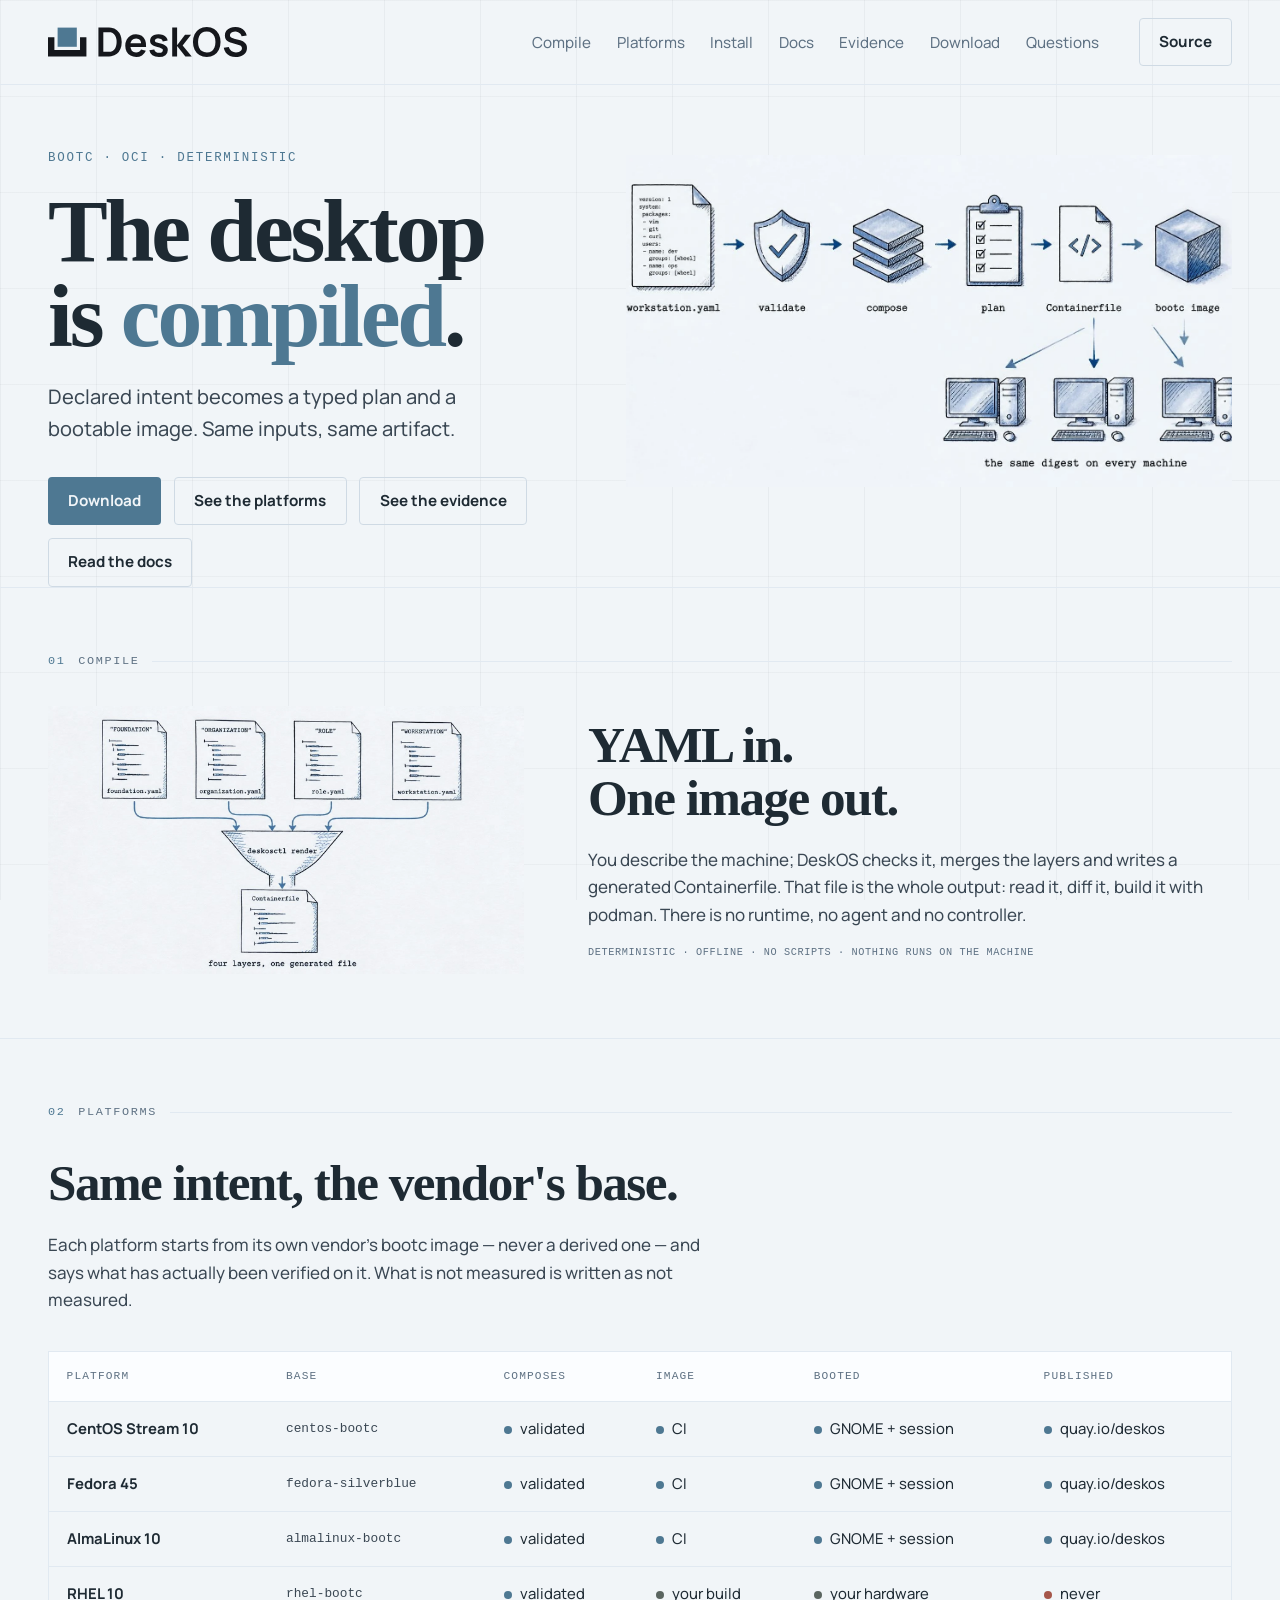
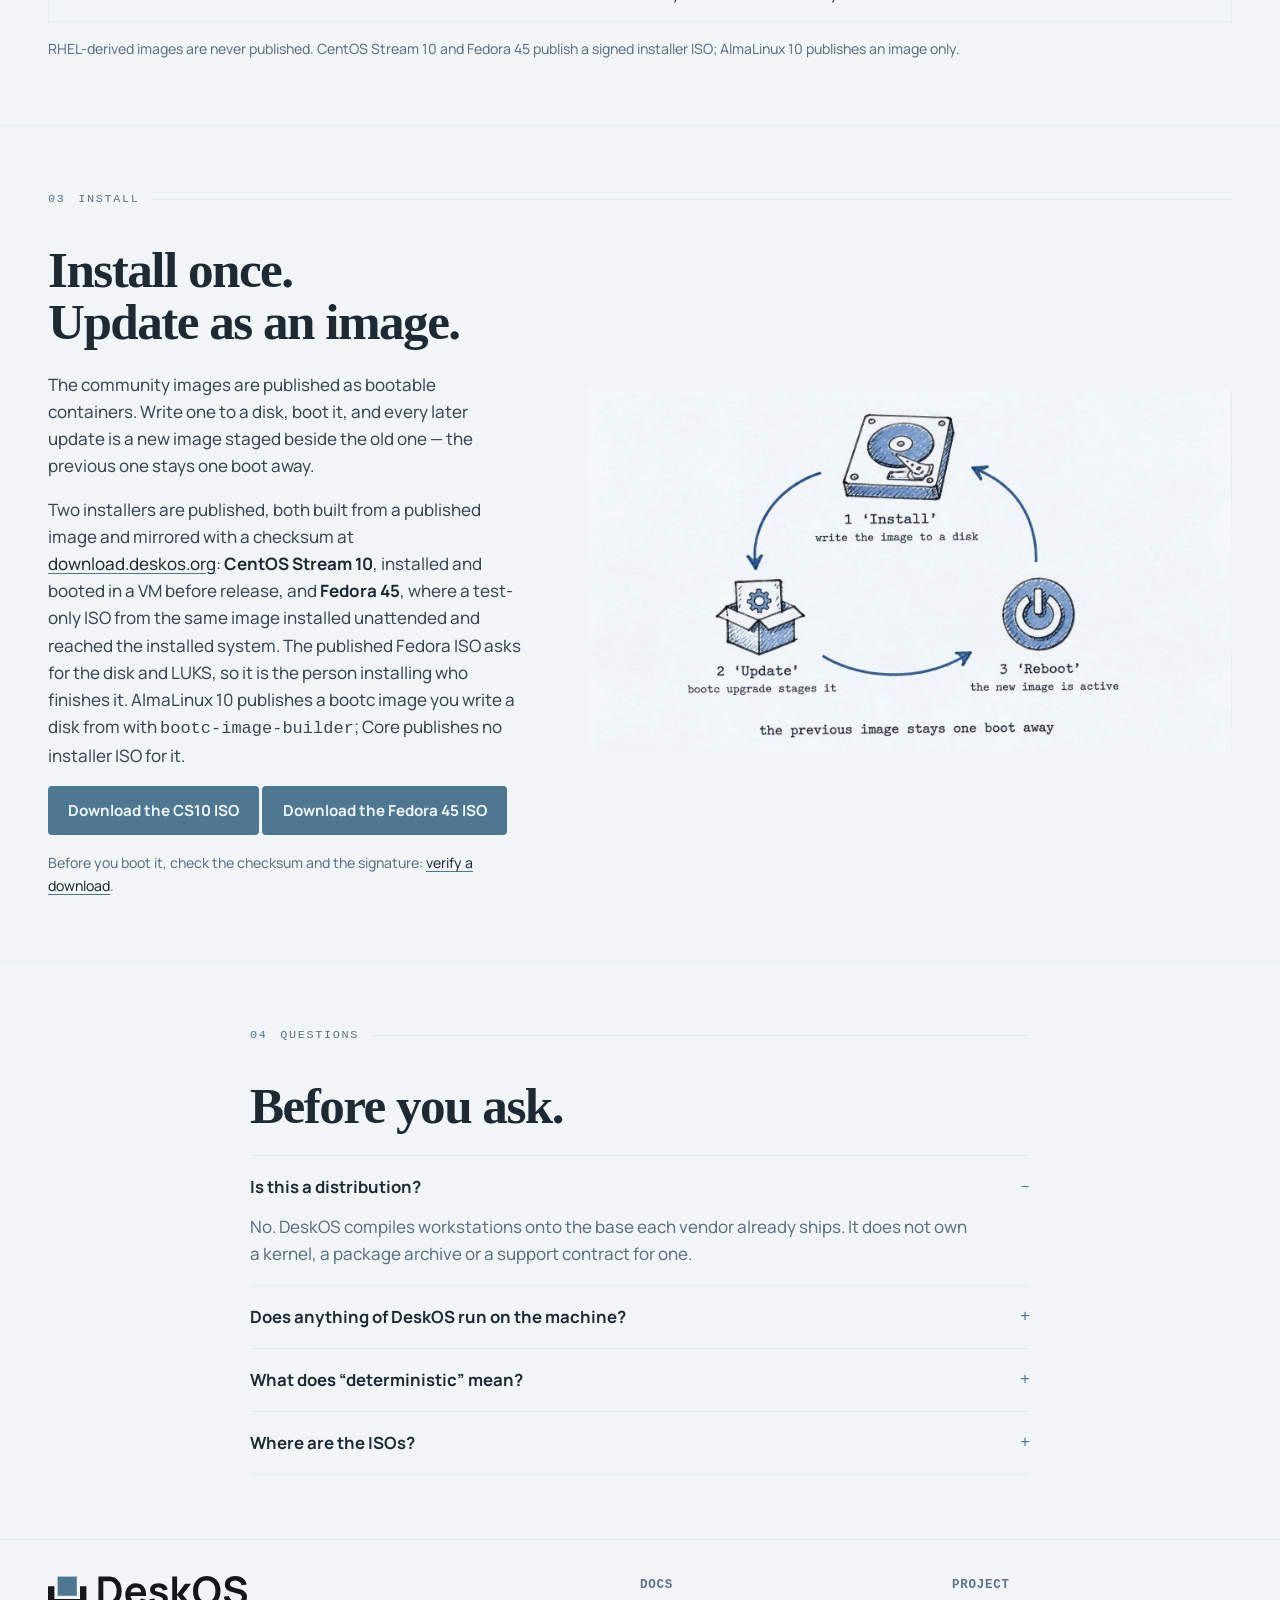
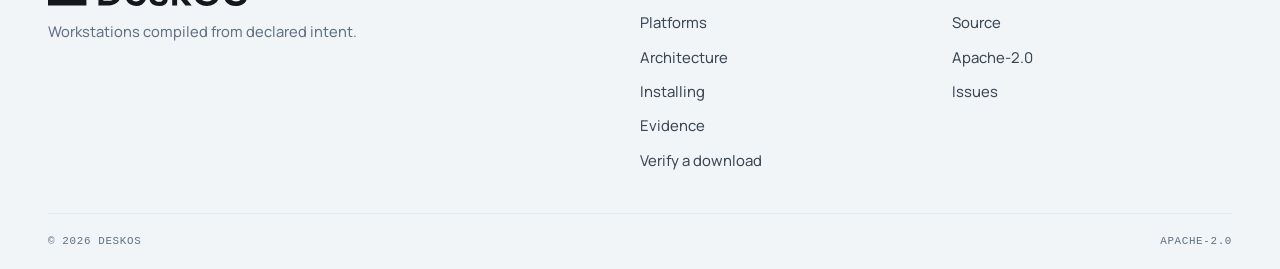
==== index.html @ 4c20ae2d "fix(site): say what was verified for each installer "each built from a published image and installed" ====
<!doctype html>
<html lang="en">
<head>
<meta charset="utf-8">
<meta name="viewport" content="width=device-width, initial-scale=1">
<title>DeskOS — the desktop is compiled</title>
<meta name="description" content="DeskOS turns declared intent into a typed plan, a generated Containerfile and one bootable container image pinned by digest.">
<meta name="theme-color" content="#F1F5F8">
<link rel="icon" href="assets/favicon.svg" type="image/svg+xml">
<link rel="stylesheet" href="assets/site.css">
</head>
<body>
<a class="skip" href="#main">Skip to content</a>

<header class="nav">
  <div class="wrap nav-inner">
    <a class="brand" href="./" aria-label="DeskOS">
      <img class="wordmark" src="assets/lockup.svg" alt="DeskOS" width="199" height="30">
    </a>
    <nav aria-label="Main">
      <ul class="links">
        <li><a href="#compile">Compile</a></li>
        <li><a href="#platforms">Platforms</a></li>
        <li><a href="#install">Install</a></li>
        <li><a href="https://docs.deskos.org/">Docs</a></li>
        <li><a href="evidence/">Evidence</a></li>
        <li><a href="https://download.deskos.org/">Download</a></li>
        <li><a href="#questions">Questions</a></li>
      </ul>
    </nav>
    <a class="btn btn-ghost nav-cta" href="https://github.com/deskosproject/deskos-core">Source</a>
  </div>
</header>

<main id="main">

<section class="hero">
  <div class="wrap hero-grid">
    <div class="hero-copy">
      <p class="eyebrow">bootc · OCI · deterministic</p>
      <h1>The desktop<br>is <span class="mark">compiled</span>.</h1>
      <p class="lede">Declared intent becomes a typed plan and a bootable image.
        Same inputs, same artifact.</p>
      <div class="actions">
        <a class="btn btn-solid" href="https://download.deskos.org/">Download</a>
        <a class="btn btn-ghost" href="#platforms">See the platforms</a>
        <a class="btn btn-ghost" href="evidence/">See the evidence</a>
        <a class="btn btn-ghost" href="https://github.com/deskosproject/deskos-core/tree/main/docs">Read the docs</a>
      </div>


    </div>

    <aside class="hero-visual">
      <figure class="figure-plain hero-figure">
        <picture>
          <source srcset="assets/intent-to-image.webp" type="image/webp">
          <img src="assets/intent-to-image.jpg" width="1415" height="775" alt="From intent to image: a workstation YAML is validated, composed and planned into a Containerfile, which becomes one bootc image pulled by every machine with the same digest">
        </picture>
      </figure>
    </aside>
  </div>

</section>

<section id="compile" class="section light">
  <div class="wrap">
    <p class="label"><span class="num">01</span> Compile</p>
    <div class="split flip">
      <div class="split-text">
        <h2 class="h2">YAML in.<br>One image out.</h2>
        <p class="body">You describe the machine; DeskOS checks it, merges the layers and writes a
          generated Containerfile. That file is the whole output: read it, diff it, build it with
          podman. There is no runtime, no agent and no controller.</p>
        <p class="light-note mono">deterministic · offline · no scripts · nothing runs on the machine</p>
      </div>
      <figure class="split-figure">
        <picture>
          <source srcset="assets/four-layers.webp" type="image/webp">
          <img src="assets/four-layers.jpg" width="1536" height="864" alt="Four YAML layers — foundation, organization, role and workstation — converge through deskosctl render into one Containerfile">
        </picture>
      </figure>
    </div>
  </div>
</section>

<section id="platforms" class="section">
  <div class="wrap">
    <p class="label"><span class="num">02</span> Platforms</p>
    <h2 class="h2">Same intent, the vendor's base.</h2>
    <p class="body section-lede">Each platform starts from its own vendor's bootc image — never a
      derived one — and says what has actually been verified on it. What is not measured is written
      as not measured.</p>

    <div class="table-wrap" role="region" aria-label="Platform status" tabindex="0">
      <table class="platforms">
        <thead>
          <tr><th scope="col">Platform</th><th scope="col">Base</th><th scope="col">Composes</th><th scope="col">Image</th><th scope="col">Booted</th><th scope="col">Published</th></tr>
        </thead>
        <tbody>
          <tr>
            <th scope="row">CentOS Stream 10</th>
            <td class="mono">centos-bootc</td>
            <td><span class="dot dot-green"></span>validated</td>
            <td><span class="dot dot-green"></span>CI</td>
            <td><span class="dot dot-green"></span>GNOME + session</td>
            <td><span class="dot dot-green"></span>quay.io/deskos</td>
          </tr>
          <tr>
            <th scope="row">Fedora 45</th>
            <td class="mono">fedora-silverblue</td>
            <td><span class="dot dot-green"></span>validated</td>
            <td><span class="dot dot-green"></span>CI</td>
            <td><span class="dot dot-green"></span>GNOME + session</td>
            <td><span class="dot dot-green"></span>quay.io/deskos</td>
          </tr>
          <tr>
            <th scope="row">AlmaLinux 10</th>
            <td class="mono">almalinux-bootc</td>
            <td><span class="dot dot-green"></span>validated</td>
            <td><span class="dot dot-green"></span>CI</td>
            <td><span class="dot dot-green"></span>GNOME + session</td>
            <td><span class="dot dot-green"></span>quay.io/deskos</td>
          </tr>
          <tr>
            <th scope="row">RHEL 10</th>
            <td class="mono">rhel-bootc</td>
            <td><span class="dot dot-green"></span>validated</td>
            <td><span class="dot dot-muted"></span>your build</td>
            <td><span class="dot dot-muted"></span>your hardware</td>
            <td><span class="dot dot-red"></span>never</td>
          </tr>
        </tbody>
      </table>
    </div>
    <p class="table-note">RHEL-derived images are never published. CentOS Stream 10 and
      Fedora 45 publish a signed installer ISO; AlmaLinux 10 publishes an image only.</p>
  </div>
</section>

<section id="install" class="section">
  <div class="wrap">
    <p class="label"><span class="num">03</span> Install</p>
    <div class="split">
      <div class="split-text">
        <h2 class="h2">Install once.<br>Update as an image.</h2>
        <p class="body">The community images are published as bootable containers. Write one to a
          disk, boot it, and every later update is a new image staged beside the old one — the
          previous one stays one boot away.</p>
        <p class="body">Two installers are published, both built from a published image and
          mirrored with a checksum at <a href="https://download.deskos.org/">download.deskos.org</a>:
          <strong>CentOS Stream 10</strong>, installed and booted in a VM before release, and
          <strong>Fedora 45</strong>, where a test-only ISO from the same image installed
          unattended and reached the installed system. The published Fedora ISO asks for the
          disk and LUKS, so it is the person installing who finishes it.
          AlmaLinux 10 publishes a bootc image you write a disk from with
          <code>bootc-image-builder</code>; Core publishes no installer ISO for it.</p>
        <p><a class="btn btn-solid" href="https://download.deskos.org/">Download the CS10 ISO</a>
          <a class="btn btn-solid" href="https://download.deskos.org/fedora-45/">Download the Fedora 45 ISO</a></p>
        <p class="table-note">Before you boot it, check the checksum and the
          signature: <a href="verify/">verify a download</a>.</p>
      </div>
      <figure class="split-figure">
        <picture>
          <source srcset="assets/install-update-reboot.webp" type="image/webp">
          <img src="assets/install-update-reboot.jpg" width="1536" height="864" alt="Install, update and reboot: bootc upgrade stages a new image, the reboot activates it, and the previous image stays one boot away">
        </picture>
      </figure>
    </div>
  </div>
</section>

<section id="questions" class="section">
  <div class="wrap narrow">
    <p class="label"><span class="num">04</span> Questions</p>
    <h2 class="h2">Before you ask.</h2>
    <details open>
      <summary>Is this a distribution?</summary>
      <p>No. DeskOS compiles workstations onto the base each vendor already ships. It does not own a
        kernel, a package archive or a support contract for one.</p>
    </details>
    <details>
      <summary>Does anything of DeskOS run on the machine?</summary>
      <p>No. DeskOS writes a Containerfile; podman builds it; bootc boots the image. The optional
        <code>deskos</code> companion only reports what the image contains.</p>
    </details>
    <details>
      <summary>What does “deterministic” mean?</summary>
      <p>Same resources, same plan and same Containerfile. The image build is not bit-for-bit
        reproducible yet, because external repositories move — and the docs say so.</p>
    </details>
    <details>
      <summary>Where are the ISOs?</summary>
      <p>The CentOS Stream 10 installer ISO is at
        <a href="https://download.deskos.org/">download.deskos.org</a> and the Fedora 45
        one at <a href="https://download.deskos.org/fedora-45/">download.deskos.org/fedora-45/</a>,
        each with its checksum and the dated build behind the <code>stable</code> name.
        AlmaLinux 10 publishes an image only, and RHEL ISOs are never published.</p>
    </details>
  </div>
</section>

</main>

<footer class="footer">
  <div class="wrap footer-grid">
    <div>
      <img class="wordmark" src="assets/lockup.svg" alt="DeskOS" width="170" height="26">
      <p class="footer-note">Workstations compiled from declared intent.</p>
    </div>
    <nav aria-label="Documentation">
      <h2 class="mono footer-title">Docs</h2>
      <ul>
        <li><a href="https://docs.deskos.org/platforms">Platforms</a></li>
        <li><a href="https://docs.deskos.org/architecture">Architecture</a></li>
        <li><a href="https://docs.deskos.org/install">Installing</a></li>
        <li><a href="evidence/">Evidence</a></li>
        <li><a href="verify/">Verify a download</a></li>
      </ul>
    </nav>
    <nav aria-label="Project">
      <h2 class="mono footer-title">Project</h2>
      <ul>
        <li><a href="https://github.com/deskosproject/deskos-core">Source</a></li>
        <li><a href="https://github.com/deskosproject/deskos-core/blob/main/LICENSE">Apache-2.0</a></li>
        <li><a href="https://github.com/deskosproject/deskos-core/issues">Issues</a></li>
      </ul>
    </nav>
  </div>
  <div class="wrap footer-bottom mono">
    <span>© 2026 DeskOS</span>
    <span>Apache-2.0</span>
  </div>
</footer>

</body>
</html>
---- assets/site.css ----
/* DeskOS — blueprint. One accent, thin rules, no decoration without a reason. */

@font-face {
  font-family: "Manrope";
  src: url("fonts/manrope-var.ttf") format("truetype");
  font-weight: 200 800;
  font-style: normal;
  font-display: swap;
}

:root {
  --ink: #f1f5f8;
  --panel: #fbfdff;
  --panel-2: #f0f5fa;
  --line: #cfdae4;
  --line-soft: #e1e9f1;
  --paper: #1e2a33;
  --muted: #5e7183;
  --accent: #4e7892;
  --accent-hi: #5f8da8;
  --green: #4e7892;
  --violet: #6f7fb0;
  --red: #a5564a;
  --blue: #2f5b93;
  --wrap: 1200px;
  --gutter: clamp(1.1rem, 4vw, 3rem);
  --mono: ui-monospace, "SFMono-Regular", "JetBrains Mono", Menlo, Consolas, monospace;
  --radius: 4px;
}

* { box-sizing: border-box; }
html { -webkit-text-size-adjust: 100%; scroll-behavior: smooth; }
body {
  margin: 0;
  background: var(--ink);
  color: var(--paper);
  font-family: "Manrope", system-ui, -apple-system, "Segoe UI", sans-serif;
  font-size: 17px;
  line-height: 1.6;
  font-weight: 450;
  -webkit-font-smoothing: antialiased;
}

/* The paper grid: two weights of rule, both barely there. */
body::before {
  content: "";
  position: fixed;
  inset: 0;
  pointer-events: none;
  background-image:
    linear-gradient(to right, rgba(30,42,51,.045) 1px, transparent 1px),
    linear-gradient(to bottom, rgba(30,42,51,.035) 1px, transparent 1px);
  background-size: 96px 96px, 96px 96px;
  z-index: 0;
}
main, header, footer { position: relative; z-index: 1; }

a { color: var(--paper); text-decoration-color: var(--accent); text-underline-offset: 3px; }
a:hover { color: var(--accent); }
:focus-visible { outline: 2px solid var(--accent); outline-offset: 3px; }

.wrap { width: min(var(--wrap), 100% - var(--gutter) * 2); margin-inline: auto; }
.narrow { max-width: 780px; }
.mono { font-family: var(--mono); font-size: .78rem; letter-spacing: .06em; text-transform: uppercase; }

.skip {
  position: absolute; left: -999px; top: 0;
  background: var(--accent); color: var(--ink); padding: .6rem 1rem; z-index: 10;
}
.skip:focus { left: 1rem; top: 1rem; }

/* Nav */
.nav { border-bottom: 1px solid var(--line-soft); }
.nav-inner { display: flex; align-items: center; gap: 2rem; padding: 1.1rem 0; }
.nav-inner > nav { margin-left: auto; }
.brand { display: inline-flex; }
.wordmark { height: 30px; width: auto; display: block; }
.links { display: flex; gap: 1.6rem; list-style: none; margin: 0; padding: 0; }
.links a { text-decoration: none; color: var(--muted); font-size: .95rem; }
.links a:hover { color: var(--paper); }
.nav-cta { margin-left: .5rem; }

/* Buttons */
.btn {
  display: inline-flex; align-items: center; justify-content: center;
  padding: .7rem 1.2rem; border-radius: var(--radius);
  font-weight: 700; font-size: .95rem; text-decoration: none; border: 1px solid transparent;
  transition: background-color .15s ease, color .15s ease, border-color .15s ease;
}
.btn-solid { background: var(--accent); color: var(--ink); }
.btn-solid:hover { background: var(--accent-hi); color: var(--ink); }
.btn-ghost { border-color: var(--line); color: var(--paper); }
.btn-ghost:hover { border-color: var(--accent); color: var(--accent); }

/* Hero */
.hero { padding: clamp(2.4rem, 5vw, 4rem) 0 0; }

.hero-grid { display: grid; grid-template-columns: minmax(0, 1fr) minmax(360px, 1.18fr); gap: clamp(2rem, 5vw, 5rem); align-items: start; }
.eyebrow {
  font-family: var(--mono); font-size: .78rem; letter-spacing: .14em; text-transform: uppercase;
  color: var(--accent); margin: 0 0 1.2rem;
}
h1 {
  font-family: "Iowan Old Style", "Palatino Linotype", Palatino, Georgia, serif;
  font-size: clamp(2.7rem, 7vw, 5.6rem);
  line-height: .95; letter-spacing: -.035em; font-weight: 800;
  margin: 0 0 1.4rem; text-wrap: balance;
}
.mark { color: var(--accent); position: relative; }
.lede { font-size: clamp(1.05rem, 1.6vw, 1.25rem); color: #3a4753; max-width: 34ch; margin: 0 0 2rem; }
.actions { display: flex; flex-wrap: wrap; gap: .8rem; }
.note { font-family: var(--mono); font-size: .72rem; letter-spacing: .08em; text-transform: uppercase; color: var(--muted); margin-top: 1.6rem; }

/* Two columns that alternate: text one side, plate the other. */
.split { display: grid; grid-template-columns: minmax(0, 0.85fr) minmax(0, 1.15fr); gap: clamp(2rem, 5vw, 4.5rem); align-items: center; }
.split-text { min-width: 0; }
.split-figure { margin: 0; min-width: 0; position: relative; }
.split-figure img { display: block; width: 100%; height: auto; mix-blend-mode: darken; }
.split.flip .split-text { order: 2; }
.split.flip .split-figure { order: 1; }
@media (max-width: 980px) {
  .split { grid-template-columns: 1fr; }
  .split.flip .split-text, .split.flip .split-figure { order: initial; }
}
.split .light-note { margin-top: 1rem; }

/* Illustrations (no frame: they sit on the page) */
.figure-plain { margin: 2.2rem 0 0; position: relative; }
.figure-narrow { max-width: 720px; margin-inline: auto; }
.figure-plain picture { display: block; }
.figure-plain img { display: block; width: 100%; height: auto; }
/* The plates carry their own paper, a shade lighter than the page: darken keeps
   the ink and takes the paper from the page, so there is no rectangle. */
.figure-plain img { mix-blend-mode: darken; }
.hero-figure { margin-top: .4rem; }

/* Hero visual */
.hero-visual { min-width: 0; }
.hero-plate { margin: 0; border: 1px solid var(--line); border-radius: var(--radius); overflow: hidden; background: #111414; box-shadow: 8px 8px 0 rgba(44,47,39,.12); }
.hero-plate img { display: block; width: 100%; height: auto; }

/* Stats */
.stats {
  display: grid; grid-template-columns: repeat(4, 1fr);
  gap: 1px; background: var(--line-soft);
  border: 1px solid var(--line-soft);
  margin: clamp(2rem, 4vw, 3rem) 0 0;
}
.stats div { background: var(--ink); padding: 1.3rem 1.4rem; }
.stats dt { font-size: 1.9rem; font-weight: 800; letter-spacing: -.03em; line-height: 1; }
.stats dd { margin: .35rem 0 0; color: var(--muted); font-size: .85rem; }

/* Sections */
.section { padding: clamp(2.6rem, 5vw, 4rem) 0; border-top: 1px solid var(--line-soft); margin-top: 0; }
.label {
  display: flex; align-items: center; gap: .8rem;
  font-family: var(--mono); font-size: .74rem; letter-spacing: .14em; text-transform: uppercase;
  color: var(--muted); margin: 0 0 2.2rem;
}
.label::after { content: ""; height: 1px; flex: 1; background: var(--line-soft); }
.label .num { color: var(--accent); }
.h2 { font-family: "Iowan Old Style", "Palatino Linotype", Palatino, Georgia, serif; font-size: clamp(2rem, 4vw, 3.2rem); line-height: 1.02; letter-spacing: -.03em; font-weight: 800; margin: 0 0 1.4rem; text-wrap: balance; }
.body { color: #3a4753; max-width: 56ch; margin: 0 0 1rem; }
.body strong { color: var(--paper); }
.section-lede { max-width: 62ch; margin-bottom: 2.4rem; }
.section-grid { display: grid; grid-template-columns: minmax(0, 1fr) minmax(0, 1fr); gap: clamp(2rem, 5vw, 4.5rem); align-items: start; }
.install-copy { max-width: none; }

.compile-head { display: grid; grid-template-columns: minmax(0, 1fr) minmax(0, 1fr); gap: clamp(1.5rem, 4vw, 4rem); align-items: end; margin-bottom: 1.6rem; }
.compile-head .h2 { margin-bottom: 0; }
/* Light band: the explanation lives on paper */
.section.light { background: transparent; color: var(--paper); }
.section.light .label { color: var(--muted); }
.section.light .label::after { background: var(--line-soft); }
.section.light .label .num { color: var(--accent); }
.section.light .h2 { color: var(--paper); }
.section.light .body { color: #3a4753; }
.steps3 { display: grid; grid-template-columns: repeat(3, 1fr); gap: 1px; background: var(--line-soft); border: 1px solid var(--line-soft); }
.step3 { background: var(--ink); padding: 1.3rem 1.2rem; }
.n3 { color: var(--accent); font-size: .64rem; }
.step3 h3 { margin: .6rem 0 .4rem; font-size: 1.02rem; color: var(--paper); letter-spacing: -.01em; }
.step3 p { margin: 0 0 .9rem; color: #4b4f45; font-size: .9rem; }
.mini-v { border: 1px solid var(--line-soft); background: var(--panel); padding: .6rem .7rem; font-family: var(--mono); font-size: .63rem; line-height: 1.7; color: #3e403a; white-space: pre-wrap; word-break: break-word; }
.mini-v .l-blue { color: #2f6fed; }
.mini-v .dim { color: #7d7a70; }
.bars3 { display: grid; gap: .25rem; }
.bars3 span { display: block; padding: .25rem .5rem; background: var(--paper); border-left: 2px solid #2f6fed; font-size: .6rem; text-transform: uppercase; letter-spacing: .04em; color: #4c4e47; }
.bars3 span:nth-child(2) { width: 84%; }
.bars3 span:nth-child(3) { width: 68%; }
.light-figure { margin: 1.8rem 0 0; }
.light-figure img, .light-figure svg { display: block; width: 100%; height: auto; }
.light-note { margin: 1.1rem 0 0; color: var(--muted); font-size: .64rem; letter-spacing: .06em; text-transform: uppercase; }
.stack { position: relative; width: 66px; height: 46px; flex: none; }
.stack i { position: absolute; left: 0; width: 56px; height: 12px; border: 2px solid var(--accent); background: var(--ink); border-radius: 2px; }
.stack i:nth-child(1) { top: 0; } .stack i:nth-child(2) { top: 11px; left: 4px; } .stack i:nth-child(3) { top: 22px; left: 8px; }

/* Platform table */
.table-wrap { overflow-x: auto; border: 1px solid var(--line-soft); }
.platforms { width: 100%; border-collapse: collapse; min-width: 720px; }
.platforms th, .platforms td { text-align: left; padding: .95rem 1.1rem; border-bottom: 1px solid var(--line-soft); font-size: .93rem; }
.platforms thead th { font-family: var(--mono); font-size: .7rem; letter-spacing: .1em; text-transform: uppercase; color: var(--muted); font-weight: 500; background: var(--panel); }
.platforms tbody th { font-weight: 700; }
.platforms tbody tr:last-child th, .platforms tbody tr:last-child td { border-bottom: 0; }
.platforms td.mono { font-size: .8rem; letter-spacing: 0; text-transform: none; color: #3a4753; }
.dot { display: inline-block; width: .5rem; height: .5rem; border-radius: 50%; margin-right: .5rem; vertical-align: middle; }
.dot-green { background: var(--green); }
.dot-violet { background: var(--violet); }
.dot-red { background: var(--red); }
.dot-muted { background: #5a6560; }
.table-note { color: var(--muted); font-size: .88rem; margin: 1rem 0 0; }

/* Terminal */
.terminal { margin: 0; background: #0a0d0c; border: 1px solid var(--line); border-radius: var(--radius); overflow: hidden; }
.cycle { margin: 0; }
.cycle svg { display: block; width: 100%; height: auto; }
.terminal figcaption { padding: .7rem 1rem; border-bottom: 1px solid var(--line-soft); color: var(--muted); background: var(--panel); }
.terminal pre { margin: 0; padding: 1.2rem 1rem; overflow-x: auto; font-family: var(--mono); font-size: .82rem; line-height: 1.7; }
.c-dim { color: #6b7772; }
.c-prompt { color: var(--green); }
.c-cmd { color: var(--accent); }
.c-flag { color: var(--blue); }

/* FAQ */
details { border-top: 1px solid var(--line-soft); padding: 1.1rem 0; }
details:last-of-type { border-bottom: 1px solid var(--line-soft); }
summary { cursor: pointer; font-weight: 700; font-size: 1.05rem; list-style: none; display: flex; justify-content: space-between; gap: 1rem; }
summary::-webkit-details-marker { display: none; }
summary::after { content: "+"; color: var(--accent); font-family: var(--mono); font-weight: 400; }
details[open] summary::after { content: "–"; }
details p { color: var(--muted); margin: .8rem 0 0; max-width: 66ch; }

/* Footer */
.footer { border-top: 1px solid var(--line-soft); margin-top: 0; padding: 2.2rem 0 1.2rem; }
.footer-grid { display: grid; grid-template-columns: 2fr 1fr 1fr; gap: 2rem; }
.footer-note { color: var(--muted); margin: .9rem 0 0; font-size: .92rem; }
.footer-title { color: var(--muted); margin: 0 0 .8rem; }
.footer ul { list-style: none; margin: 0; padding: 0; display: grid; gap: .45rem; }
.footer ul a { color: #3a4753; text-decoration: none; font-size: .93rem; }
.footer ul a:hover { color: var(--accent); }
.footer-bottom { display: flex; justify-content: space-between; gap: 1rem; border-top: 1px solid var(--line-soft); margin-top: 2.5rem; padding-top: 1.2rem; color: var(--muted); font-size: .68rem; }

@media (max-width: 980px) {
  .hero-grid, .section-grid { grid-template-columns: 1fr; }
  .spec { max-width: 560px; }
  .stats { grid-template-columns: repeat(2, 1fr); }
  .cards { grid-template-columns: 1fr; }
  .compile-head, .tech { grid-template-columns: 1fr; }
  .lesson-step { grid-template-columns: 2.6rem 1fr; }
  .lesson-visual { grid-column: 2; }
  .merge { grid-template-columns: 1fr; }
  .merge-arrow { transform: rotate(90deg); }
  .pair { grid-template-columns: 1fr; }
  .glossary { grid-template-columns: 1fr; }
  .facts { grid-template-columns: 1fr 1fr; }
  .footer-grid { grid-template-columns: 1fr 1fr; }
  .footer-grid > div:first-child { grid-column: 1 / -1; }
}

@media (max-width: 720px) {
  .links { display: none; }
  .nav-inner { justify-content: space-between; }
  .nav-cta { margin-left: 0; }
  .actions .btn { flex: 1 1 auto; }
  .lesson-step { grid-template-columns: 1fr; }
  .lesson-visual { grid-column: 1; }
  .facts { grid-template-columns: 1fr; }
  .footer-bottom { flex-direction: column; }
  .terminal pre { font-size: .7rem; white-space: pre-wrap; word-break: break-word; }
}

@media (prefers-reduced-motion: reduce) {
  html { scroll-behavior: auto; }
  * { transition: none !important; }
}
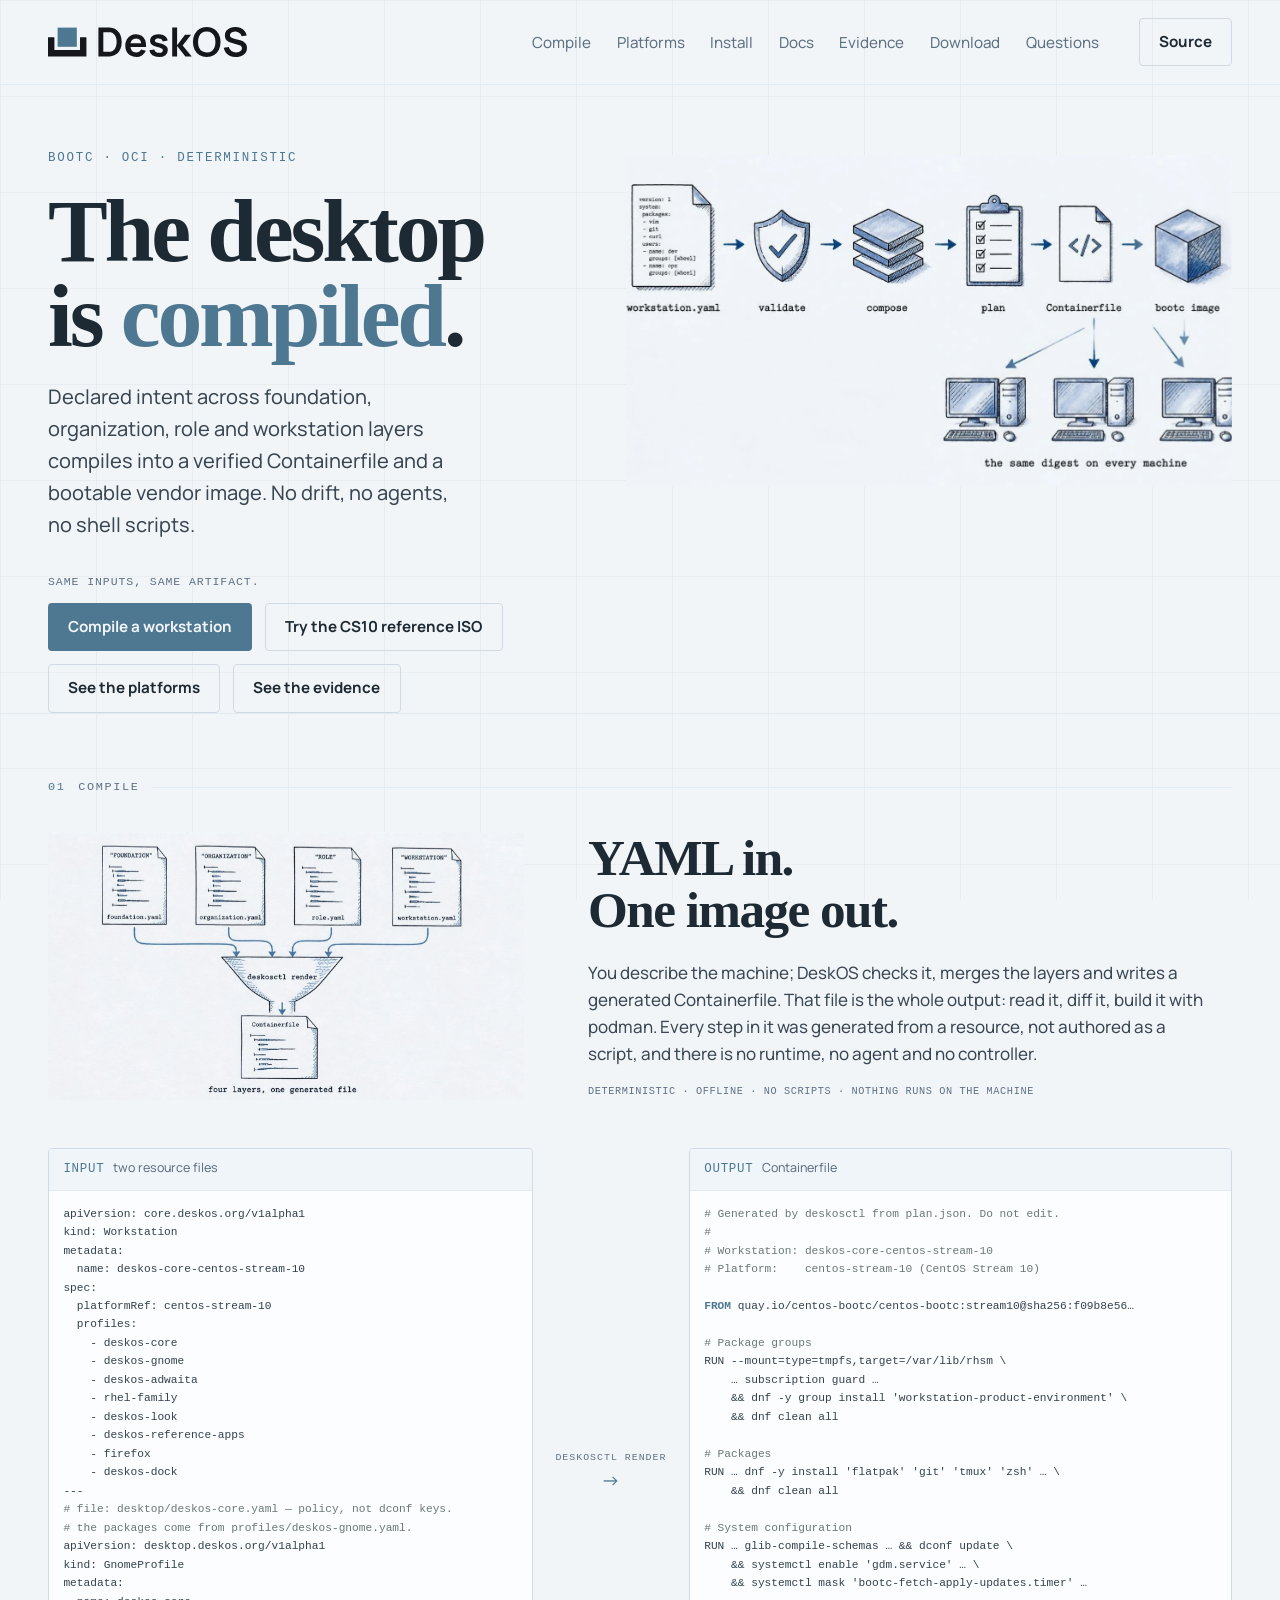
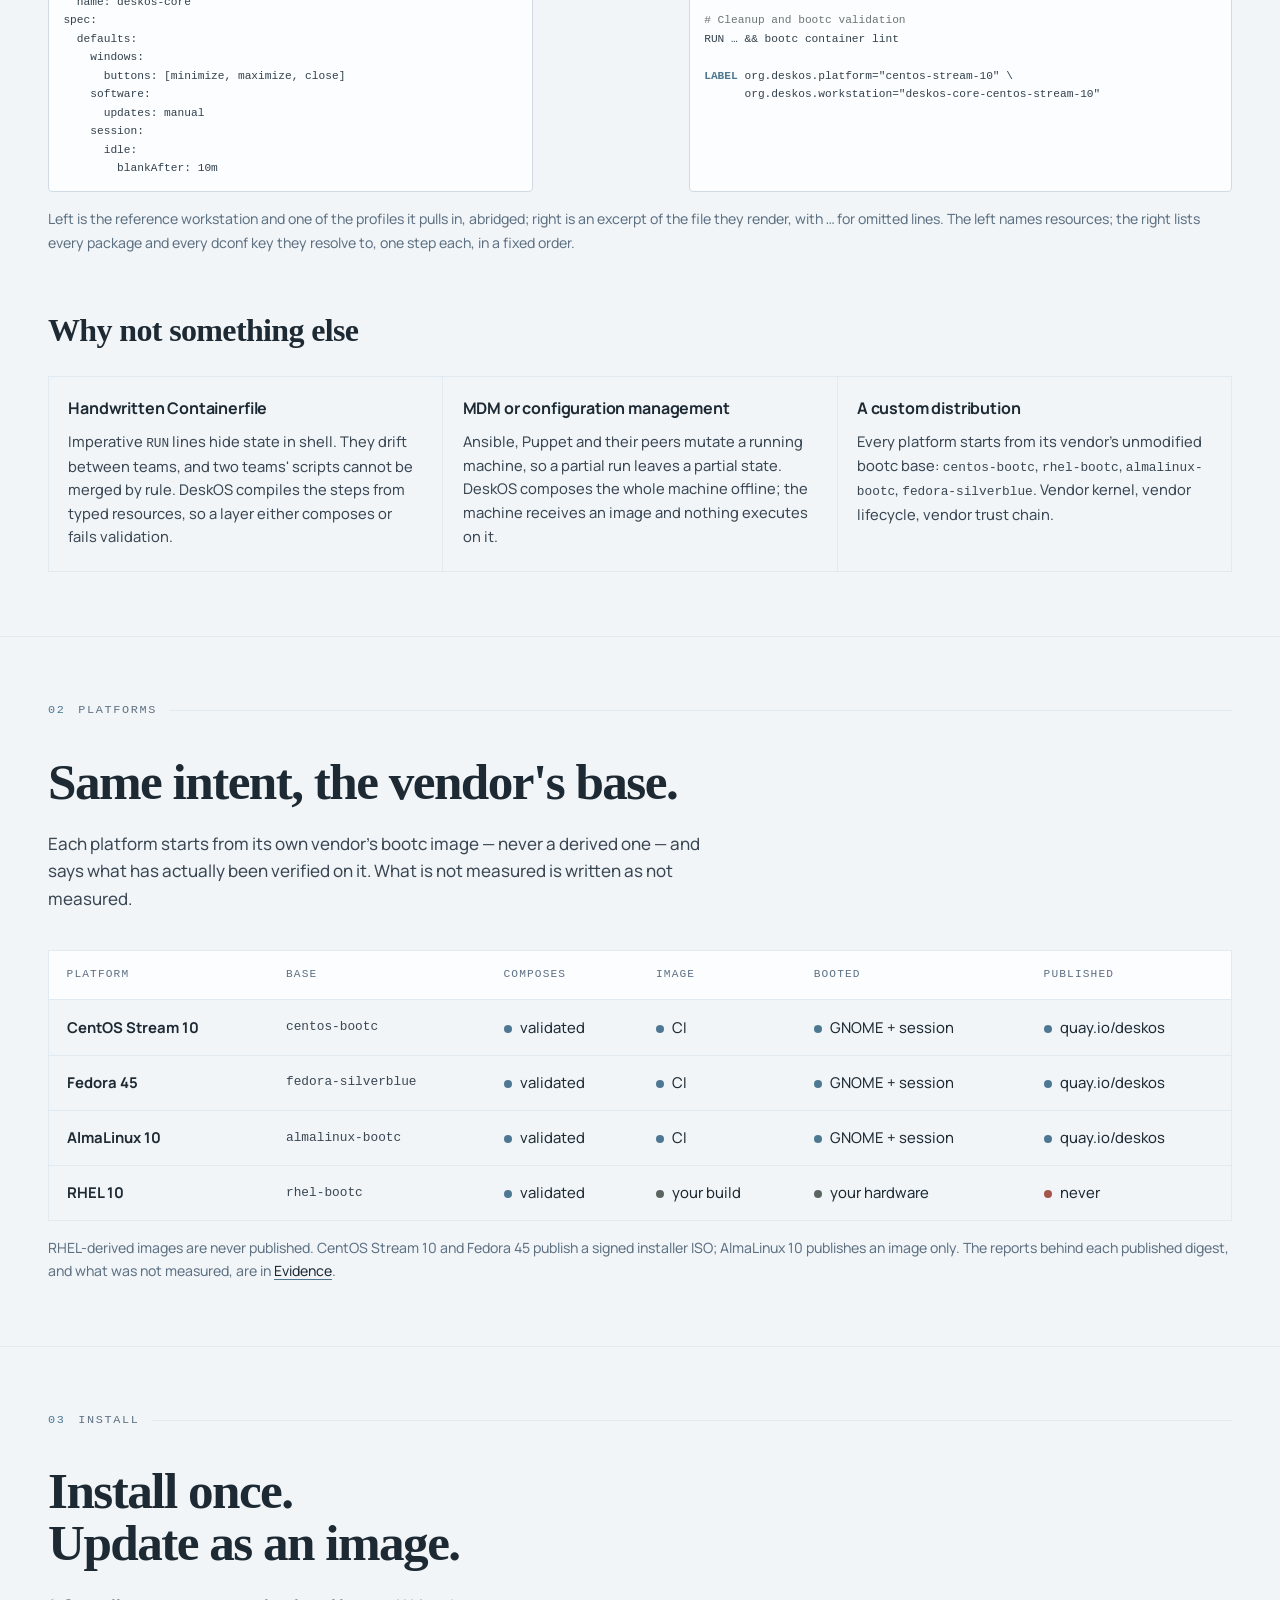
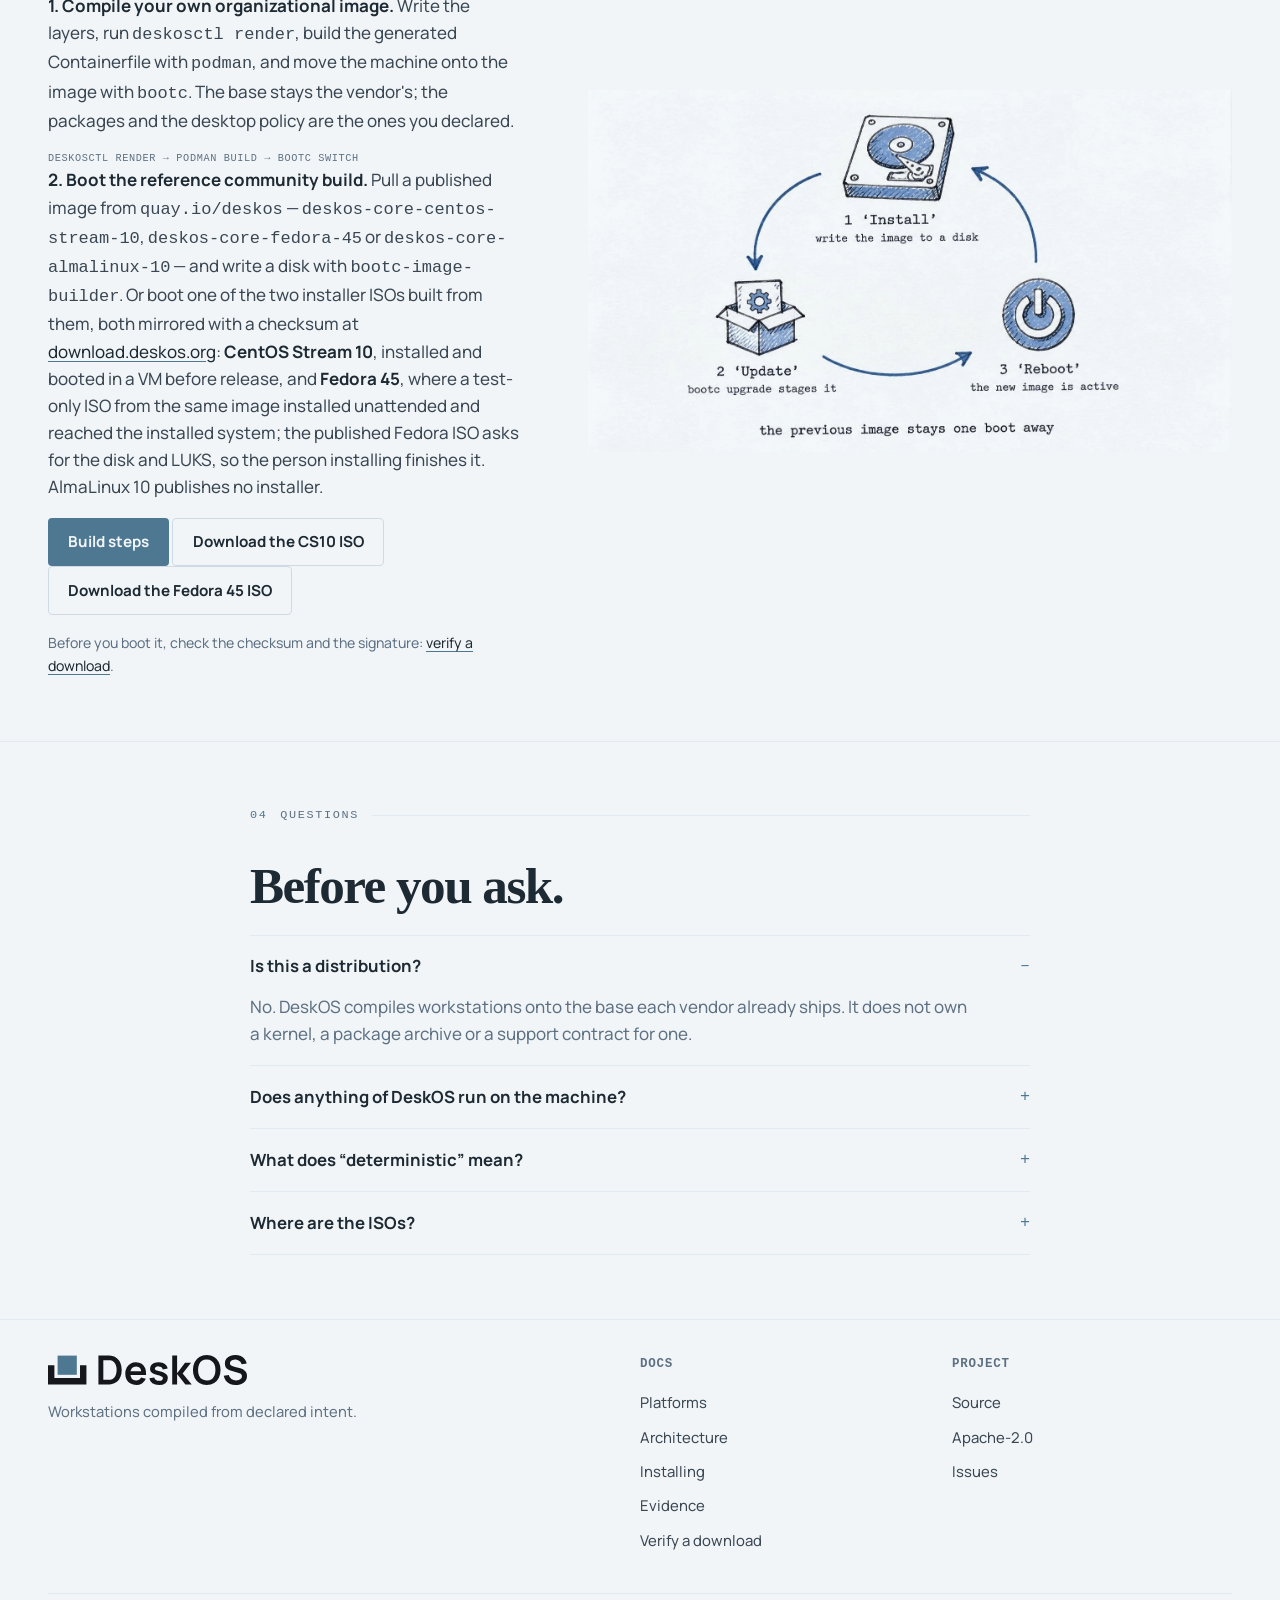
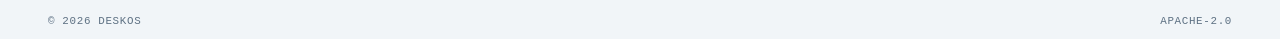
==== commit 68a8b037: "feat(site): show the compiled artifact and split the adoption paths The page said what the compiler " ====
--- a/index.html
+++ b/index.html
@@ -39,16 +39,16 @@
     <div class="hero-copy">
       <p class="eyebrow">bootc · OCI · deterministic</p>
       <h1>The desktop<br>is <span class="mark">compiled</span>.</h1>
-      <p class="lede">Declared intent becomes a typed plan and a bootable image.
-        Same inputs, same artifact.</p>
+      <p class="lede">Declared intent across foundation, organization, role and
+        workstation layers compiles into a verified Containerfile and a bootable
+        vendor image. No drift, no agents, no shell scripts.</p>
+      <p class="note">Same inputs, same artifact.</p>
       <div class="actions">
-        <a class="btn btn-solid" href="https://download.deskos.org/">Download</a>
+        <a class="btn btn-solid" href="https://docs.deskos.org/install#option-2-build-your-own-then-install-it">Compile a workstation</a>
+        <a class="btn btn-ghost" href="https://download.deskos.org/">Try the CS10 reference ISO</a>
         <a class="btn btn-ghost" href="#platforms">See the platforms</a>
         <a class="btn btn-ghost" href="evidence/">See the evidence</a>
-        <a class="btn btn-ghost" href="https://github.com/deskosproject/deskos-core/tree/main/docs">Read the docs</a>
-      </div>
-
-
+      </div>
     </div>
 
     <aside class="hero-visual">
@@ -71,7 +71,8 @@
         <h2 class="h2">YAML in.<br>One image out.</h2>
         <p class="body">You describe the machine; DeskOS checks it, merges the layers and writes a
           generated Containerfile. That file is the whole output: read it, diff it, build it with
-          podman. There is no runtime, no agent and no controller.</p>
+          podman. Every step in it was generated from a resource, not authored as a script, and
+          there is no runtime, no agent and no controller.</p>
         <p class="light-note mono">deterministic · offline · no scripts · nothing runs on the machine</p>
       </div>
       <figure class="split-figure">
@@ -80,6 +81,105 @@
           <img src="assets/four-layers.jpg" width="1536" height="864" alt="Four YAML layers — foundation, organization, role and workstation — converge through deskosctl render into one Containerfile">
         </picture>
       </figure>
+    </div>
+
+    <div class="code-compare">
+      <figure class="code-pane">
+        <figcaption><span class="mono">Input</span> two resource files</figcaption>
+<pre><code>apiVersion: core.deskos.org/v1alpha1
+kind: Workstation
+metadata:
+  name: deskos-core-centos-stream-10
+spec:
+  platformRef: centos-stream-10
+  profiles:
+    - deskos-core
+    - deskos-gnome
+    - deskos-adwaita
+    - rhel-family
+    - deskos-look
+    - deskos-reference-apps
+    - firefox
+    - deskos-dock
+---
+<span class="c-dim"># file: desktop/deskos-core.yaml — policy, not dconf keys.
+# the packages come from profiles/deskos-gnome.yaml.</span>
+apiVersion: desktop.deskos.org/v1alpha1
+kind: GnomeProfile
+metadata:
+  name: deskos-core
+spec:
+  defaults:
+    windows:
+      buttons: [minimize, maximize, close]
+    software:
+      updates: manual
+    session:
+      idle:
+        blankAfter: 10m</code></pre>
+      </figure>
+
+      <div class="code-arrow"><span class="mono">deskosctl render</span></div>
+
+      <figure class="code-pane">
+        <figcaption><span class="mono">Output</span> Containerfile</figcaption>
+<pre><code><span class="c-dim"># Generated by deskosctl from plan.json. Do not edit.</span>
+<span class="c-dim">#</span>
+<span class="c-dim"># Workstation: deskos-core-centos-stream-10</span>
+<span class="c-dim"># Platform:    centos-stream-10 (CentOS Stream 10)</span>
+
+<span class="c-key">FROM</span> quay.io/centos-bootc/centos-bootc:stream10@sha256:f09b8e56…
+
+<span class="c-dim"># Package groups</span>
+RUN --mount=type=tmpfs,target=/var/lib/rhsm \
+    … subscription guard …
+    &amp;&amp; dnf -y group install 'workstation-product-environment' \
+    &amp;&amp; dnf clean all
+
+<span class="c-dim"># Packages</span>
+RUN … dnf -y install 'flatpak' 'git' 'tmux' 'zsh' … \
+    &amp;&amp; dnf clean all
+
+<span class="c-dim"># System configuration</span>
+RUN … glib-compile-schemas … &amp;&amp; dconf update \
+    &amp;&amp; systemctl enable 'gdm.service' … \
+    &amp;&amp; systemctl mask 'bootc-fetch-apply-updates.timer' …
+
+<span class="c-dim"># Cleanup and bootc validation</span>
+RUN … &amp;&amp; bootc container lint
+
+<span class="c-key">LABEL</span> org.deskos.platform="centos-stream-10" \
+      org.deskos.workstation="deskos-core-centos-stream-10"</code></pre>
+      </figure>
+    </div>
+    <p class="table-note">Left is the reference workstation and one of the
+      profiles it pulls in, abridged; right is an excerpt of the file they render,
+      with <code>…</code> for omitted lines. The left names resources; the right
+      lists every package and every dconf key they resolve to, one step each, in a
+      fixed order.</p>
+
+    <h3 class="why-title">Why not something else</h3>
+    <div class="why">
+      <div class="why-item">
+        <h4>Handwritten Containerfile</h4>
+        <p>Imperative <code>RUN</code> lines hide state in shell. They drift
+          between teams, and two teams' scripts cannot be merged by rule. DeskOS
+          compiles the steps from typed resources, so a layer either composes or
+          fails validation.</p>
+      </div>
+      <div class="why-item">
+        <h4>MDM or configuration management</h4>
+        <p>Ansible, Puppet and their peers mutate a running machine, so a partial
+          run leaves a partial state. DeskOS composes the whole machine offline;
+          the machine receives an image and nothing executes on it.</p>
+      </div>
+      <div class="why-item">
+        <h4>A custom distribution</h4>
+        <p>Every platform starts from its vendor's unmodified bootc base:
+          <code>centos-bootc</code>, <code>rhel-bootc</code>,
+          <code>almalinux-bootc</code>, <code>fedora-silverblue</code>. Vendor
+          kernel, vendor lifecycle, vendor trust chain.</p>
+      </div>
     </div>
   </div>
 </section>
@@ -134,7 +234,9 @@
       </table>
     </div>
     <p class="table-note">RHEL-derived images are never published. CentOS Stream 10 and
-      Fedora 45 publish a signed installer ISO; AlmaLinux 10 publishes an image only.</p>
+      Fedora 45 publish a signed installer ISO; AlmaLinux 10 publishes an image only.
+      The reports behind each published digest, and what was not measured, are in
+      <a href="evidence/">Evidence</a>.</p>
   </div>
 </section>
 
@@ -144,19 +246,28 @@
     <div class="split">
       <div class="split-text">
         <h2 class="h2">Install once.<br>Update as an image.</h2>
-        <p class="body">The community images are published as bootable containers. Write one to a
-          disk, boot it, and every later update is a new image staged beside the old one — the
-          previous one stays one boot away.</p>
-        <p class="body">Two installers are published, both built from a published image and
-          mirrored with a checksum at <a href="https://download.deskos.org/">download.deskos.org</a>:
-          <strong>CentOS Stream 10</strong>, installed and booted in a VM before release, and
-          <strong>Fedora 45</strong>, where a test-only ISO from the same image installed
-          unattended and reached the installed system. The published Fedora ISO asks for the
-          disk and LUKS, so it is the person installing who finishes it.
-          AlmaLinux 10 publishes a bootc image you write a disk from with
-          <code>bootc-image-builder</code>; Core publishes no installer ISO for it.</p>
-        <p><a class="btn btn-solid" href="https://download.deskos.org/">Download the CS10 ISO</a>
-          <a class="btn btn-solid" href="https://download.deskos.org/fedora-45/">Download the Fedora 45 ISO</a></p>
+        <p class="body"><strong>1. Compile your own organizational image.</strong>
+          Write the layers, run <code>deskosctl render</code>, build the generated
+          Containerfile with <code>podman</code>, and move the machine onto the
+          image with <code>bootc</code>. The base stays the vendor's; the packages
+          and the desktop policy are the ones you declared.</p>
+        <p class="light-note mono">deskosctl render → podman build → bootc switch</p>
+        <p class="body"><strong>2. Boot the reference community build.</strong>
+          Pull a published image from <code>quay.io/deskos</code> —
+          <code>deskos-core-centos-stream-10</code>,
+          <code>deskos-core-fedora-45</code> or
+          <code>deskos-core-almalinux-10</code> — and write a disk with
+          <code>bootc-image-builder</code>. Or boot one of the two installer ISOs
+          built from them, both mirrored with a checksum at
+          <a href="https://download.deskos.org/">download.deskos.org</a>:
+          <strong>CentOS Stream 10</strong>, installed and booted in a VM before
+          release, and <strong>Fedora 45</strong>, where a test-only ISO from the
+          same image installed unattended and reached the installed system; the
+          published Fedora ISO asks for the disk and LUKS, so the person
+          installing finishes it. AlmaLinux 10 publishes no installer.</p>
+        <p><a class="btn btn-solid" href="https://docs.deskos.org/install#option-2-build-your-own-then-install-it">Build steps</a>
+          <a class="btn btn-ghost" href="https://download.deskos.org/">Download the CS10 ISO</a>
+          <a class="btn btn-ghost" href="https://download.deskos.org/#fedora-45">Download the Fedora 45 ISO</a></p>
         <p class="table-note">Before you boot it, check the checksum and the
           signature: <a href="verify/">verify a download</a>.</p>
       </div>
@@ -191,11 +302,10 @@
     </details>
     <details>
       <summary>Where are the ISOs?</summary>
-      <p>The CentOS Stream 10 installer ISO is at
-        <a href="https://download.deskos.org/">download.deskos.org</a> and the Fedora 45
-        one at <a href="https://download.deskos.org/fedora-45/">download.deskos.org/fedora-45/</a>,
-        each with its checksum and the dated build behind the <code>stable</code> name.
-        AlmaLinux 10 publishes an image only, and RHEL ISOs are never published.</p>
+      <p>Both are on <a href="https://download.deskos.org/">download.deskos.org</a>:
+        CentOS Stream 10 first, then Fedora 45, each with its checksum and the dated
+        build behind the <code>stable</code> name. AlmaLinux 10 publishes an image only,
+        and RHEL ISOs are never published.</p>
     </details>
   </div>
 </section>
--- a/assets/site.css
+++ b/assets/site.css
@@ -220,6 +220,51 @@
 .c-cmd { color: var(--accent); }
 .c-flag { color: var(--blue); }
 
+/* Code comparison: the YAML and the file it produces. */
+.code-compare {
+  display: grid; grid-template-columns: minmax(0, 1fr) auto minmax(0, 1.12fr);
+  gap: clamp(.8rem, 2vw, 1.4rem); align-items: stretch;
+  margin-top: clamp(2rem, 4vw, 3rem);
+}
+.code-pane {
+  margin: 0; min-width: 0; display: flex; flex-direction: column;
+  background: var(--panel); border: 1px solid var(--line);
+  border-radius: var(--radius); overflow: hidden;
+}
+.code-pane figcaption {
+  display: flex; gap: .55rem; align-items: baseline;
+  padding: .6rem .9rem; border-bottom: 1px solid var(--line-soft);
+  background: var(--panel-2); color: var(--muted); font-size: .78rem;
+}
+.code-pane figcaption .mono { color: var(--accent); }
+.code-pane pre {
+  margin: 0; padding: .85rem .9rem; flex: 1; overflow-x: auto;
+  font-family: var(--mono); font-size: .7rem; line-height: 1.65; color: #33414c;
+}
+.code-pane code { font: inherit; }
+.c-key { color: var(--accent); font-weight: 700; }
+.code-arrow {
+  display: flex; flex-direction: column; align-items: center; justify-content: center;
+  gap: .35rem; color: var(--muted); text-align: center;
+}
+.code-arrow .mono { font-size: .62rem; letter-spacing: .1em; text-transform: uppercase; }
+.code-arrow::after { content: "→"; font-size: 1.2rem; color: var(--accent); line-height: 1; }
+
+/* Why not something else */
+.why-title {
+  font-family: "Iowan Old Style", "Palatino Linotype", Palatino, Georgia, serif;
+  font-size: clamp(1.5rem, 2.6vw, 2rem); letter-spacing: -.02em; font-weight: 800;
+  margin: clamp(2.4rem, 4vw, 3.4rem) 0 1.2rem;
+}
+.why {
+  display: grid; grid-template-columns: repeat(3, 1fr); gap: 1px;
+  background: var(--line-soft); border: 1px solid var(--line-soft);
+}
+.why-item { background: var(--ink); padding: 1.2rem 1.2rem 1.4rem; }
+.why-item h4 { margin: 0 0 .55rem; font-size: 1rem; letter-spacing: -.01em; }
+.why-item p { margin: 0; color: #3a4753; font-size: .92rem; max-width: 40ch; }
+.why-item code { font-size: .8rem; }
+
 /* FAQ */
 details { border-top: 1px solid var(--line-soft); padding: 1.1rem 0; }
 details:last-of-type { border-bottom: 1px solid var(--line-soft); }
@@ -238,6 +283,13 @@
 .footer ul a { color: #3a4753; text-decoration: none; font-size: .93rem; }
 .footer ul a:hover { color: var(--accent); }
 .footer-bottom { display: flex; justify-content: space-between; gap: 1rem; border-top: 1px solid var(--line-soft); margin-top: 2.5rem; padding-top: 1.2rem; color: var(--muted); font-size: .68rem; }
+
+/* The code panes hold lines a reader compares, so they stack before the
+   two-column layout starts clipping them. */
+@media (max-width: 1080px) {
+  .code-compare { grid-template-columns: 1fr; }
+  .code-arrow::after { content: "↓"; }
+}
 
 @media (max-width: 980px) {
   .hero-grid, .section-grid { grid-template-columns: 1fr; }
@@ -249,6 +301,7 @@
   .lesson-visual { grid-column: 2; }
   .merge { grid-template-columns: 1fr; }
   .merge-arrow { transform: rotate(90deg); }
+  .why { grid-template-columns: 1fr; }
   .pair { grid-template-columns: 1fr; }
   .glossary { grid-template-columns: 1fr; }
   .facts { grid-template-columns: 1fr 1fr; }
@@ -266,6 +319,7 @@
   .facts { grid-template-columns: 1fr; }
   .footer-bottom { flex-direction: column; }
   .terminal pre { font-size: .7rem; white-space: pre-wrap; word-break: break-word; }
+  .code-pane pre { font-size: .68rem; white-space: pre-wrap; word-break: break-word; }
 }
 
 @media (prefers-reduced-motion: reduce) {
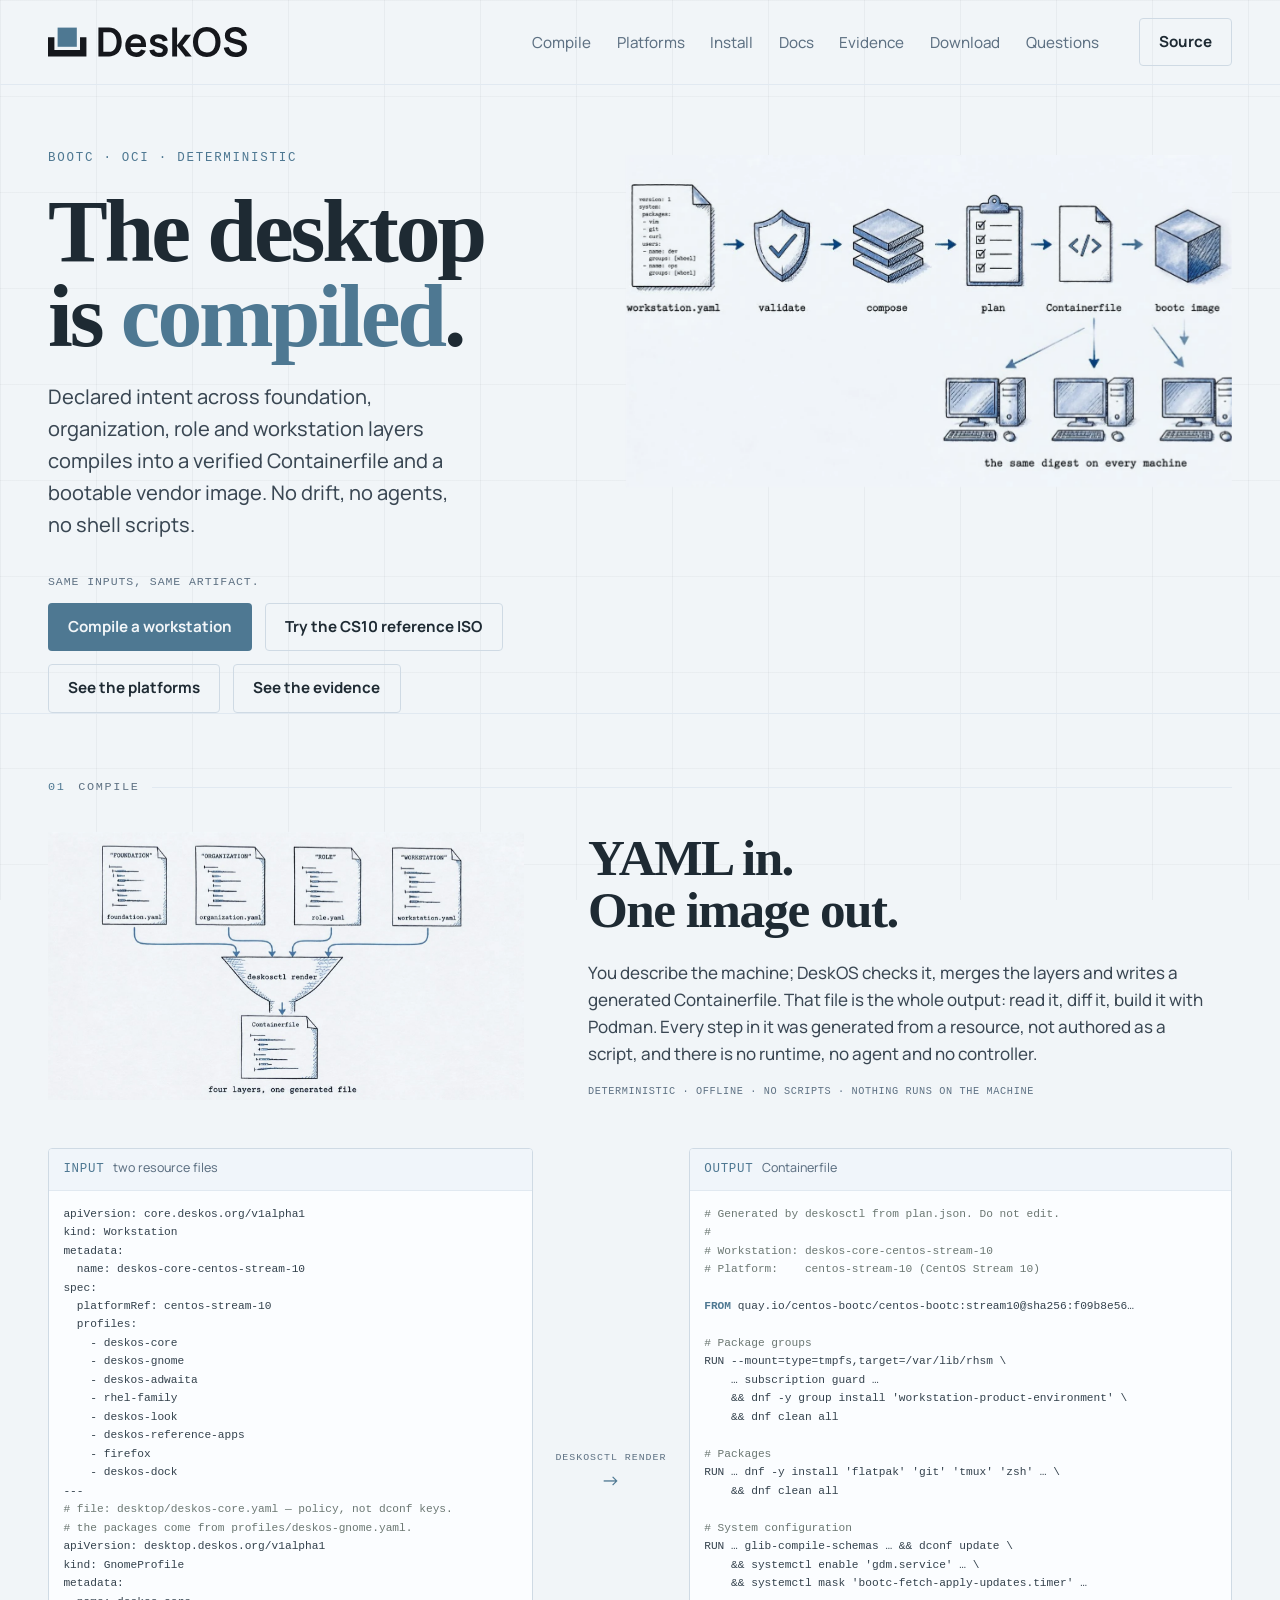
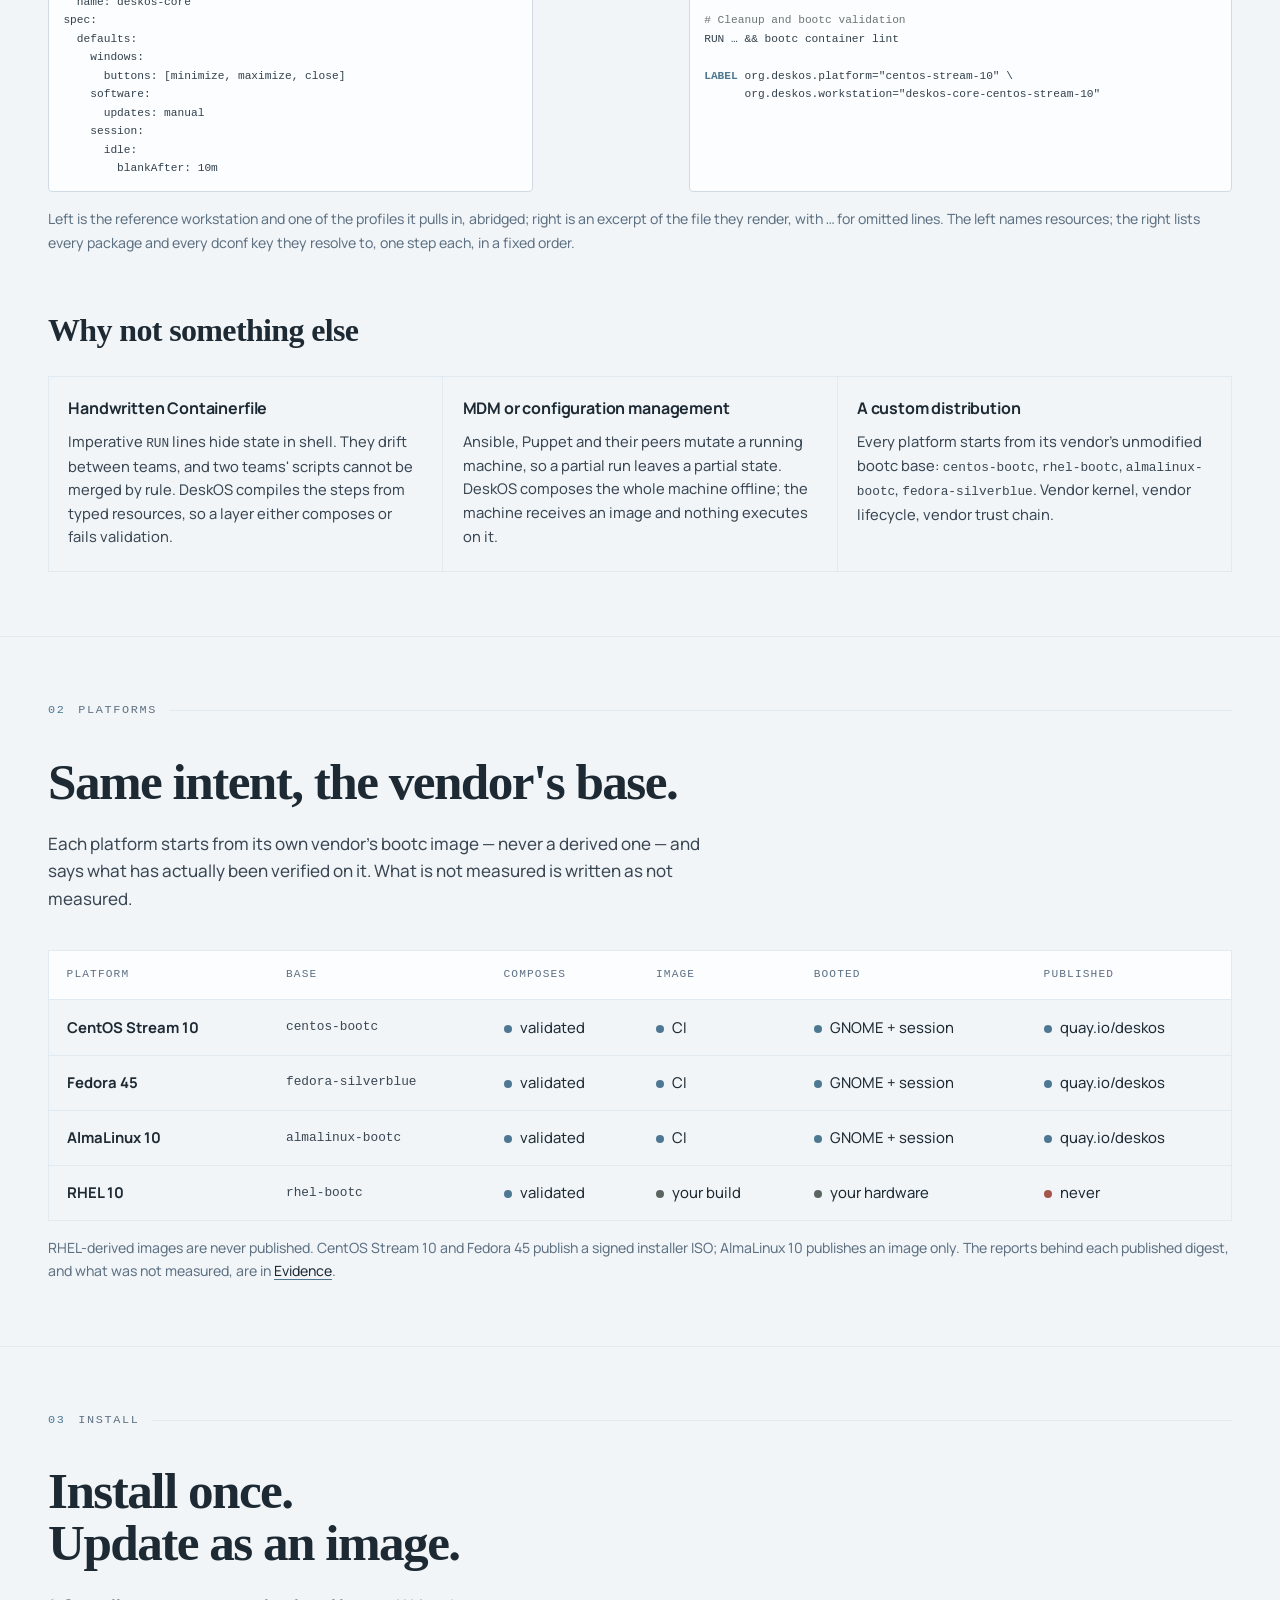
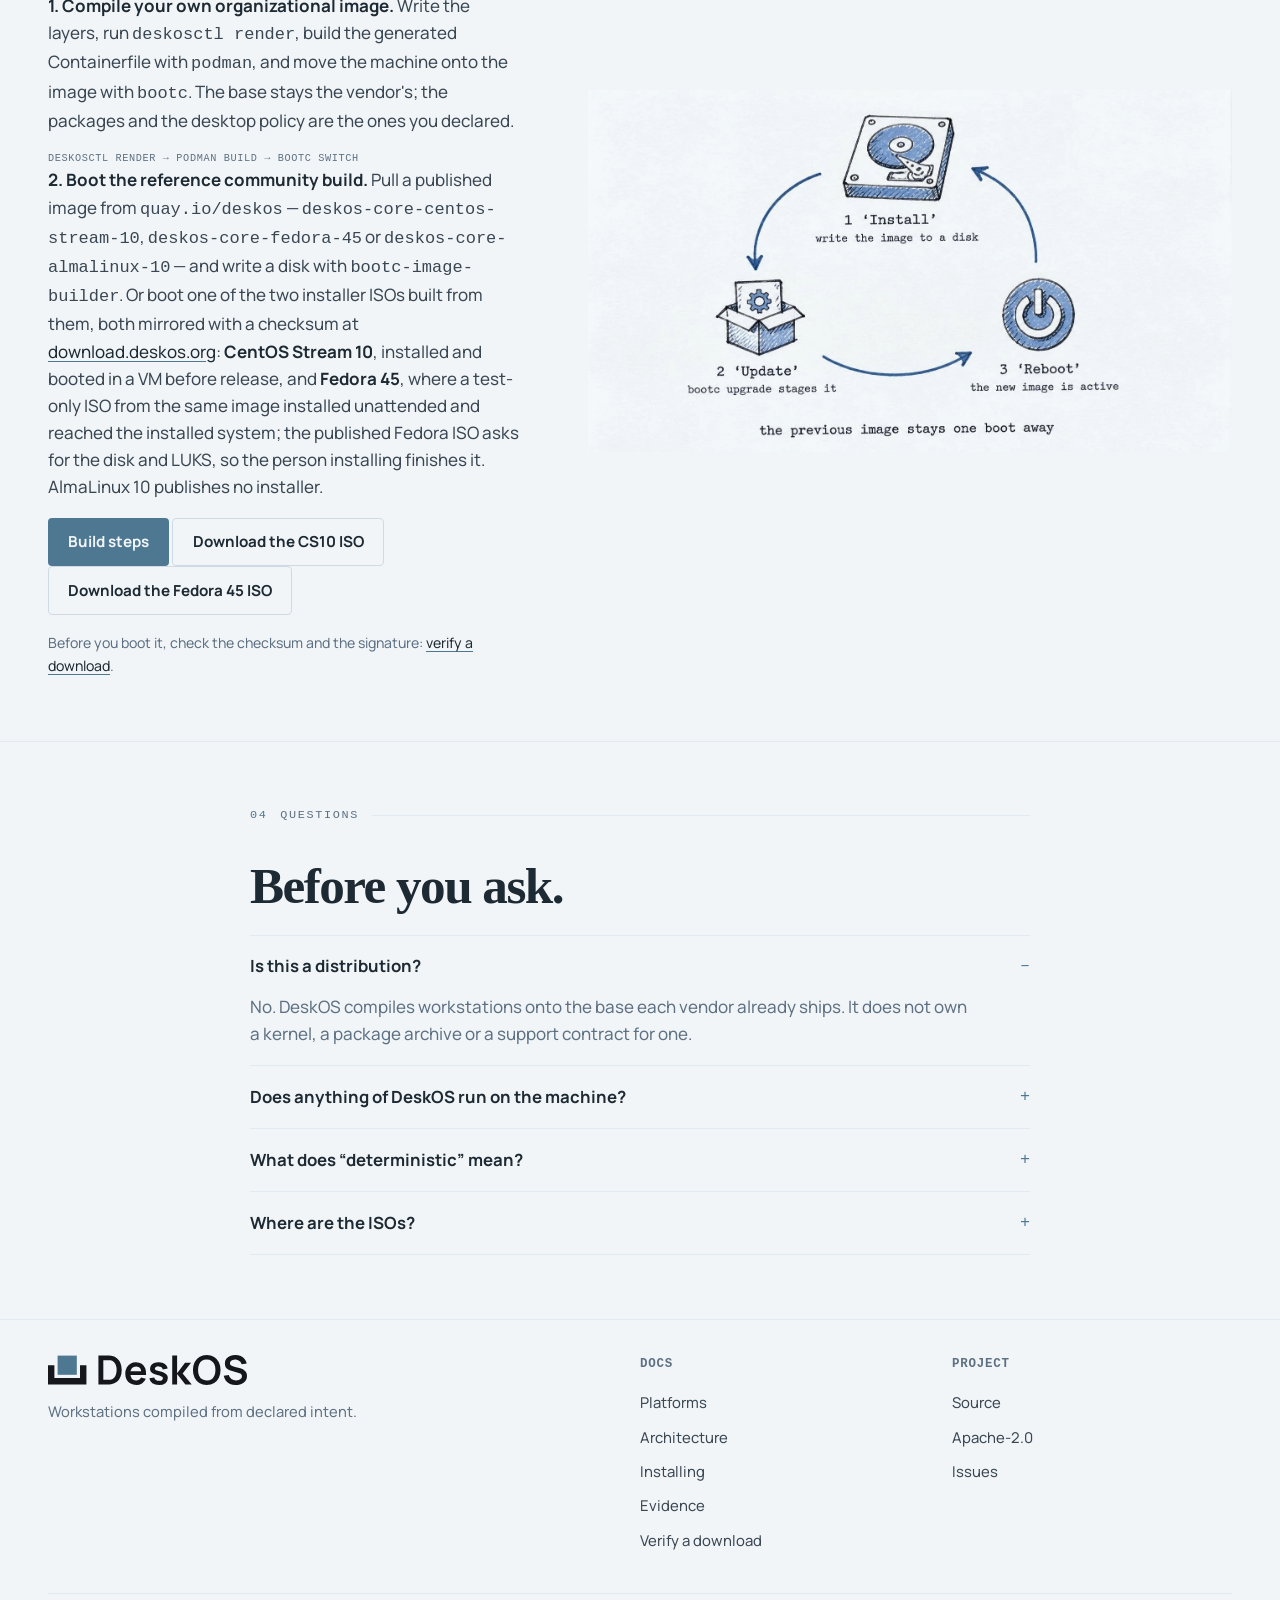
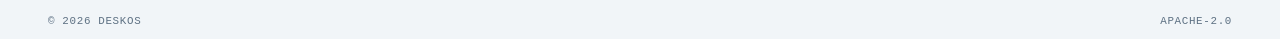
==== commit e8d742e1: "docs(site): write Podman as a name in prose The command a reader types stays podman; the product the" ====
--- a/index.html
+++ b/index.html
@@ -71,7 +71,7 @@
         <h2 class="h2">YAML in.<br>One image out.</h2>
         <p class="body">You describe the machine; DeskOS checks it, merges the layers and writes a
           generated Containerfile. That file is the whole output: read it, diff it, build it with
-          podman. Every step in it was generated from a resource, not authored as a script, and
+          Podman. Every step in it was generated from a resource, not authored as a script, and
           there is no runtime, no agent and no controller.</p>
         <p class="light-note mono">deterministic · offline · no scripts · nothing runs on the machine</p>
       </div>
@@ -292,7 +292,7 @@
     </details>
     <details>
       <summary>Does anything of DeskOS run on the machine?</summary>
-      <p>No. DeskOS writes a Containerfile; podman builds it; bootc boots the image. The optional
+      <p>No. DeskOS writes a Containerfile; Podman builds it; bootc boots the image. The optional
         <code>deskos</code> companion only reports what the image contains.</p>
     </details>
     <details>
--- a/assets/site.css
+++ b/assets/site.css
@@ -262,7 +262,7 @@
 }
 .why-item { background: var(--ink); padding: 1.2rem 1.2rem 1.4rem; }
 .why-item h4 { margin: 0 0 .55rem; font-size: 1rem; letter-spacing: -.01em; }
-.why-item p { margin: 0; color: #3a4753; font-size: .92rem; max-width: 40ch; }
+.why-item p { margin: 0; color: #3a4753; font-size: .92rem; max-width: 40ch; text-wrap: pretty; }
 .why-item code { font-size: .8rem; }
 
 /* FAQ */
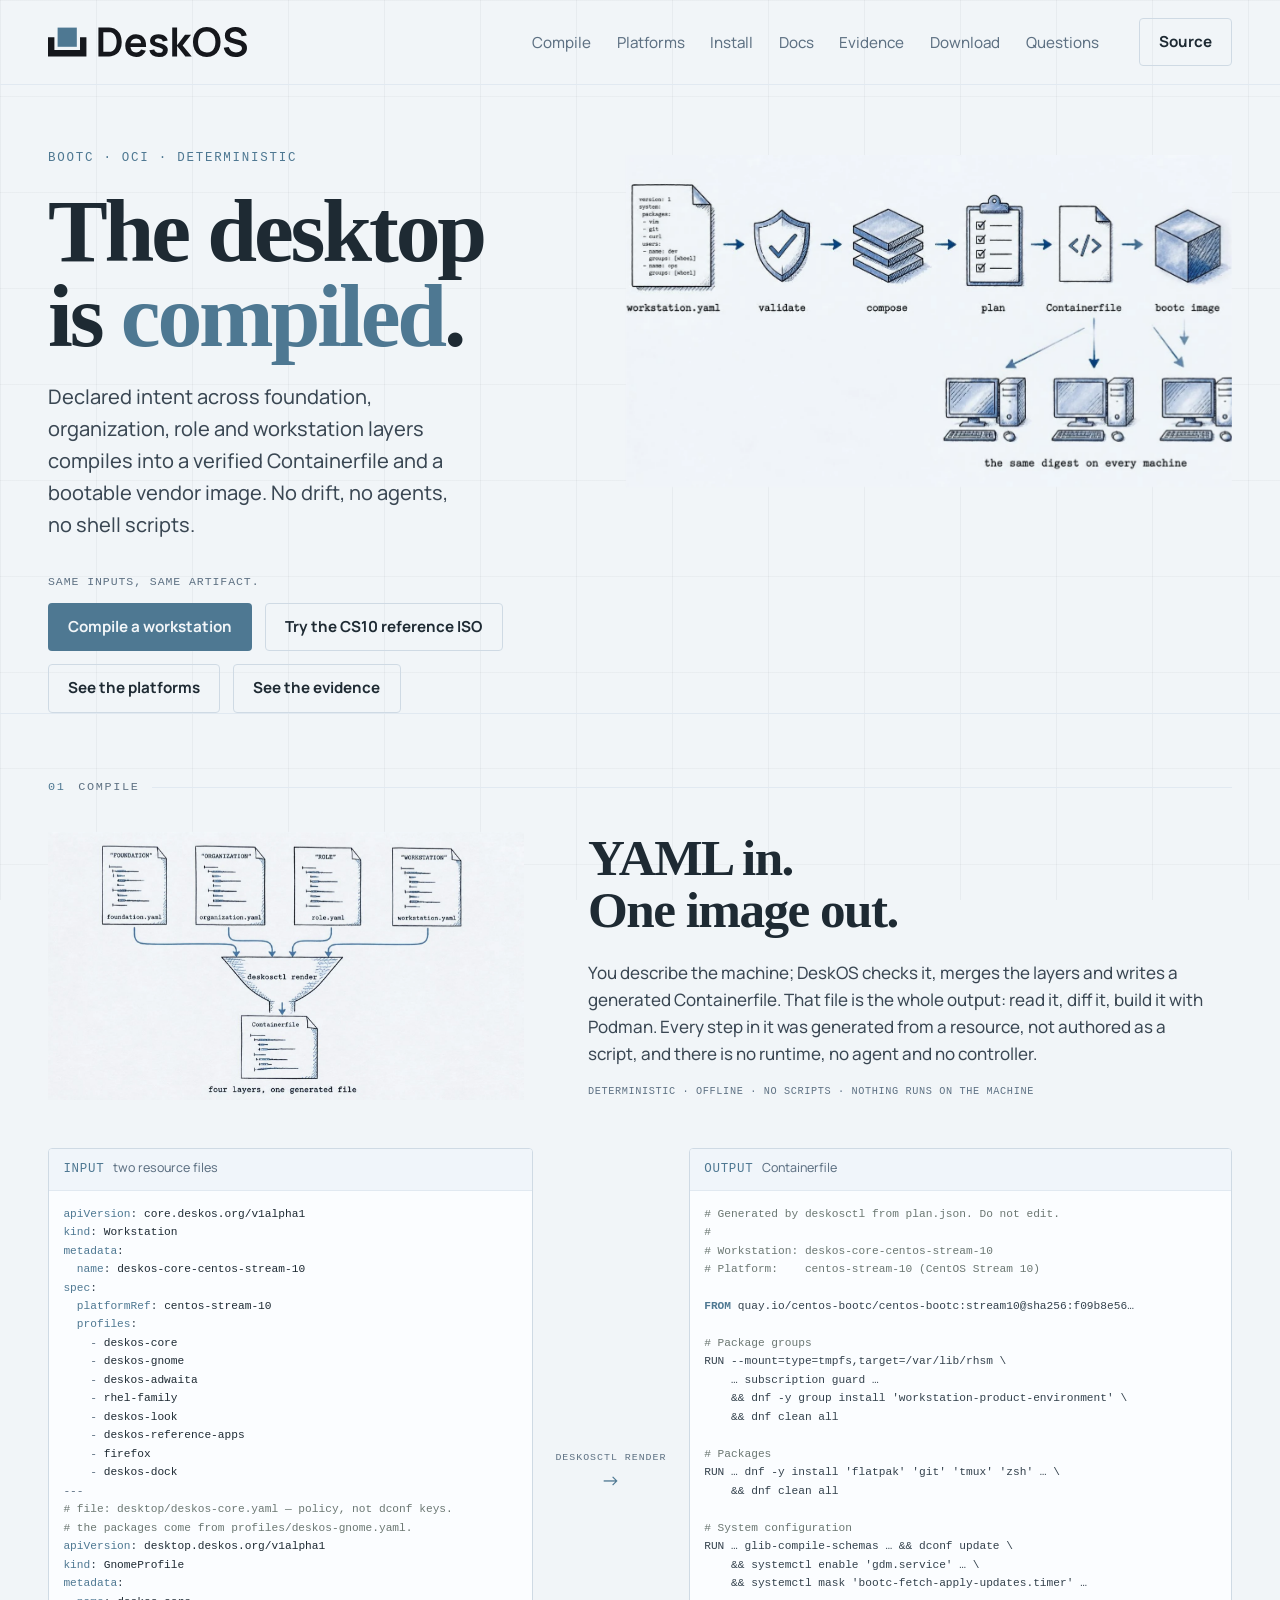
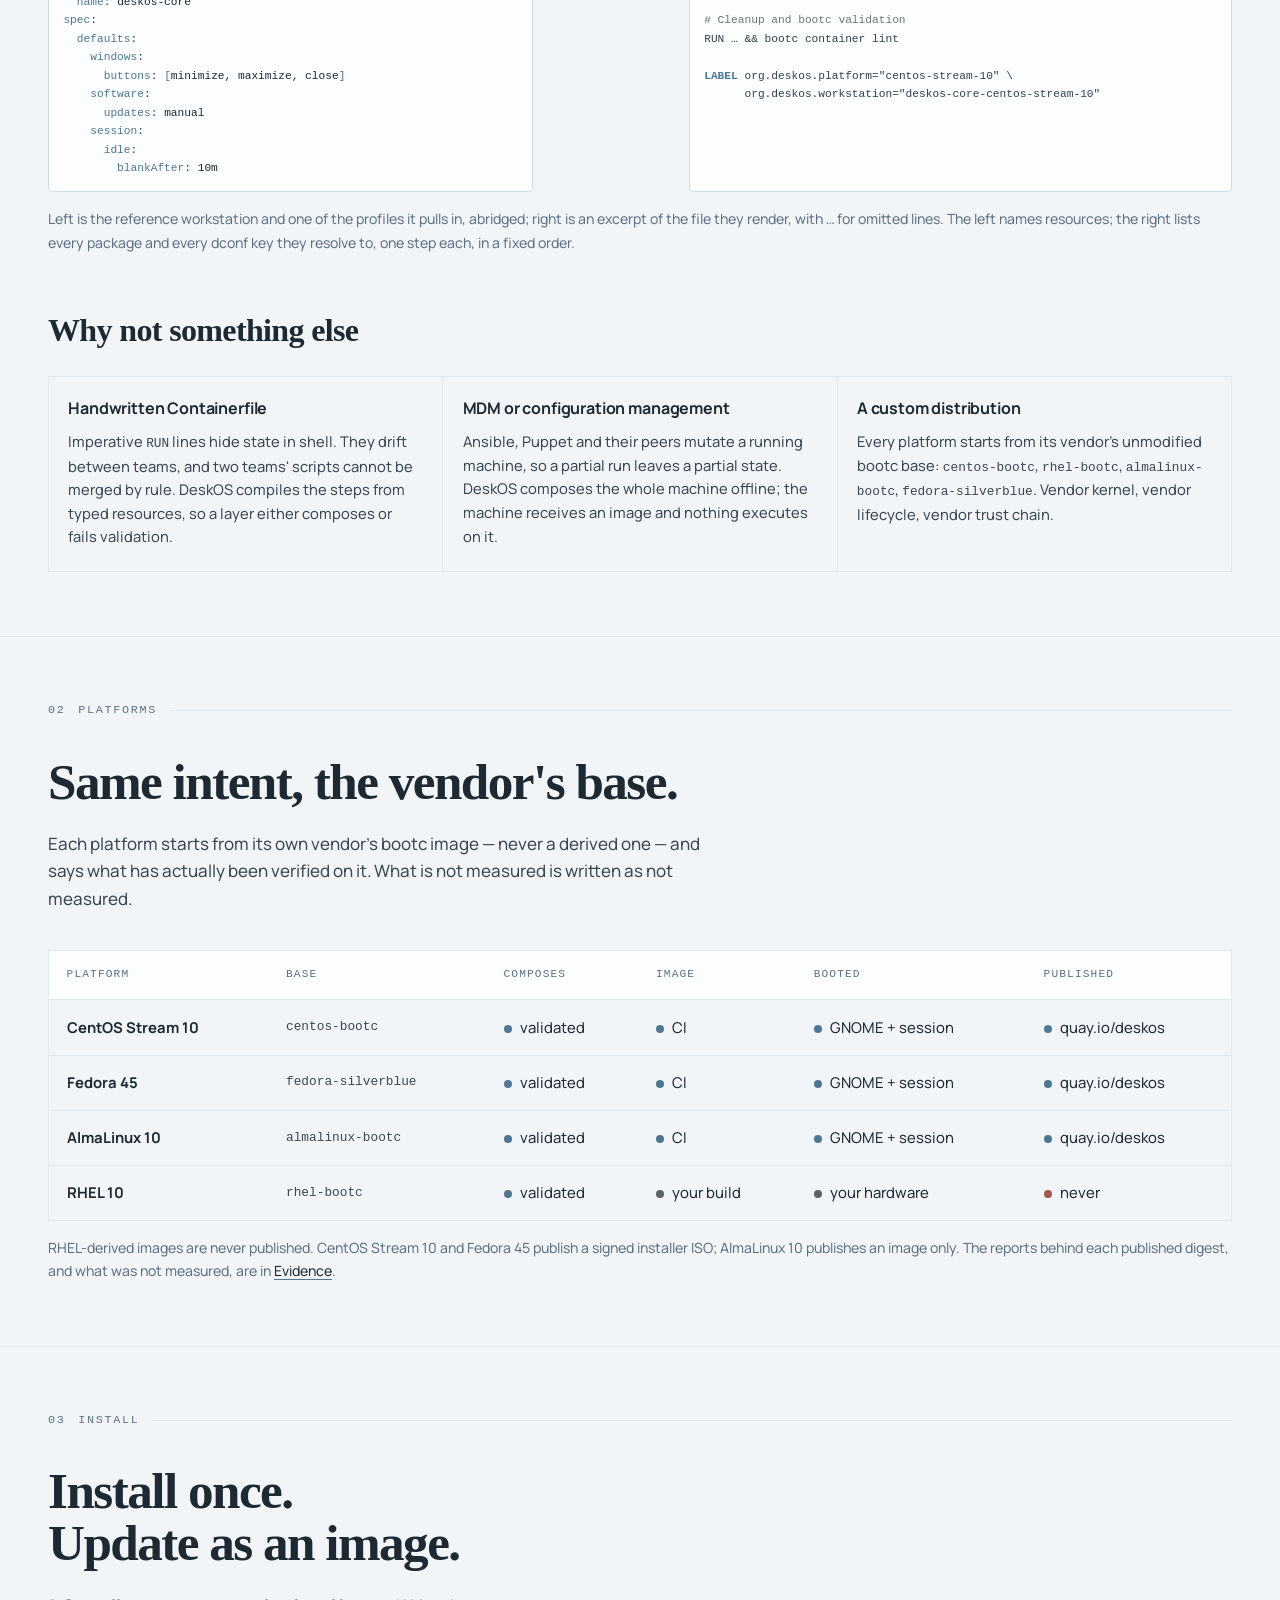
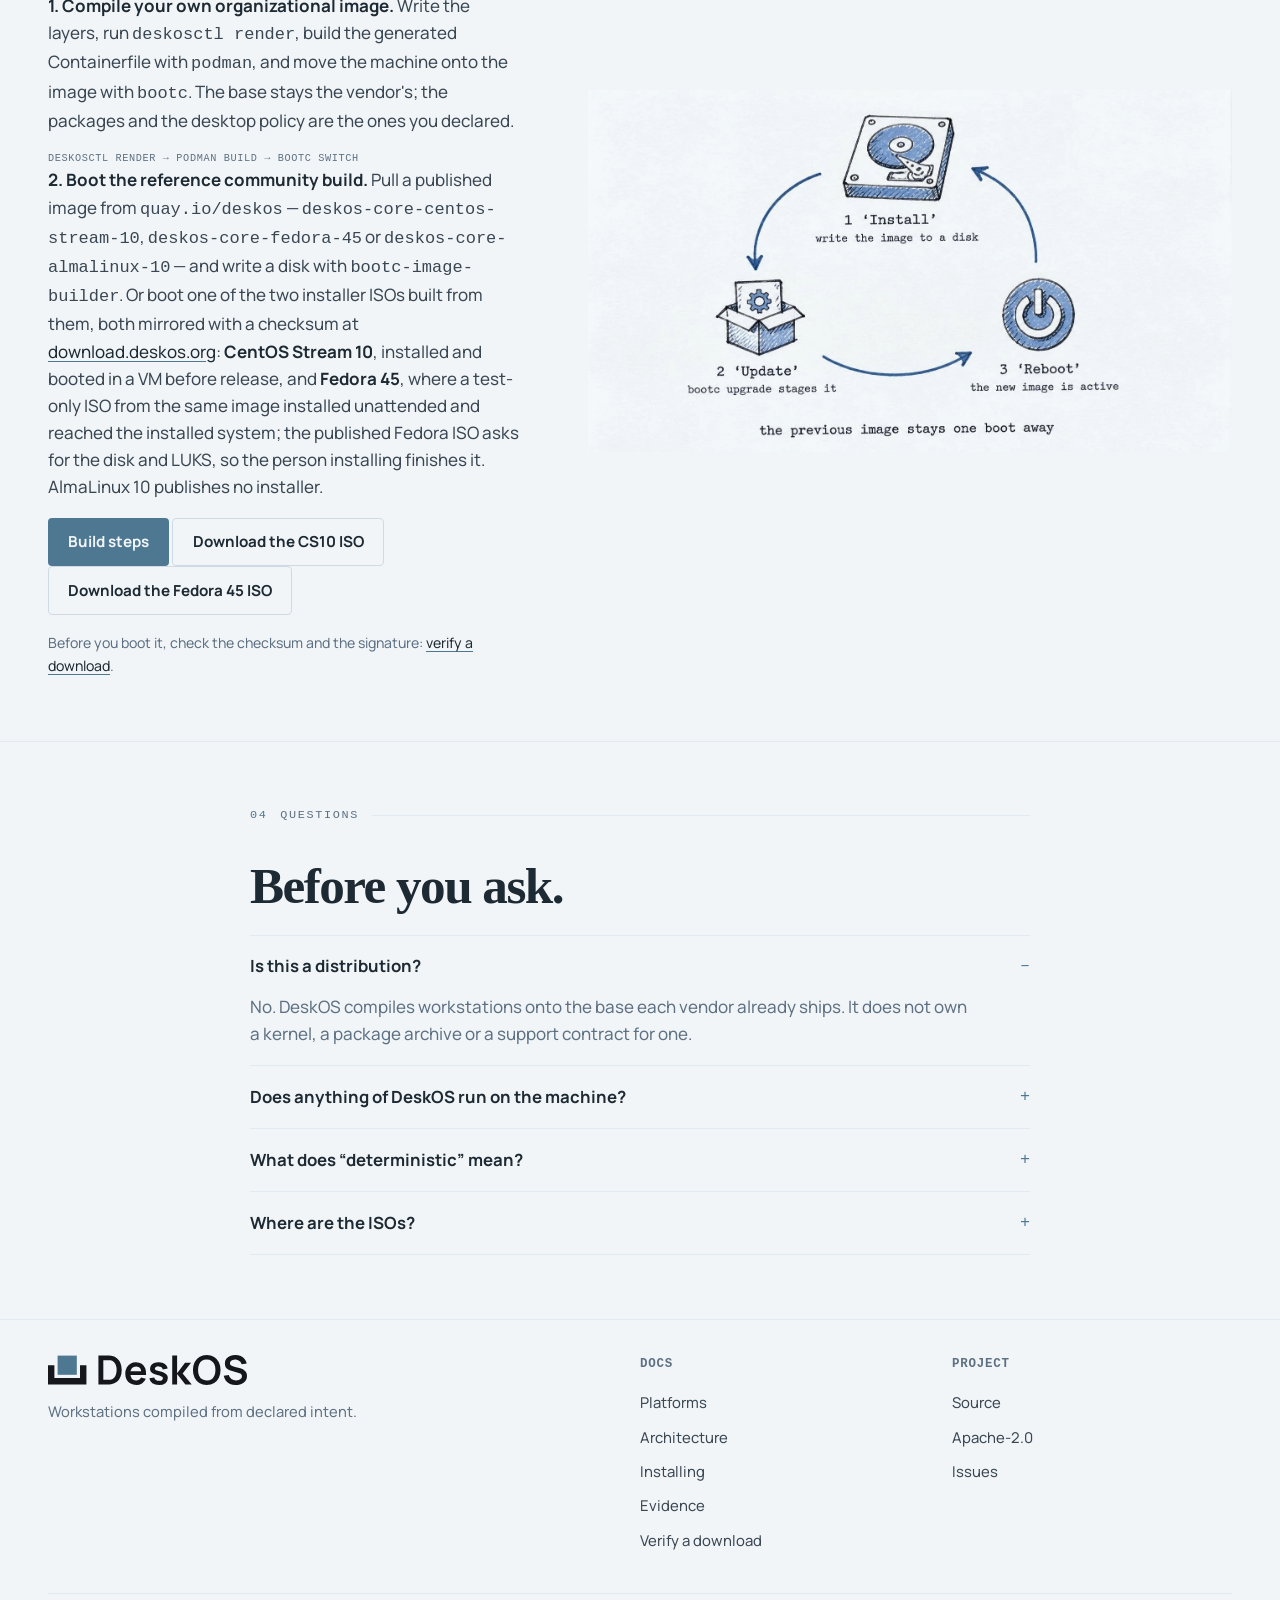
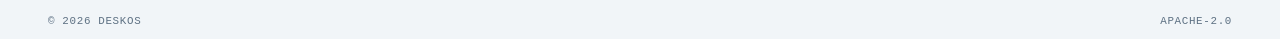
==== commit bbd80b63: "feat(site): colour the YAML by token, without JavaScript The left pane was flat grey next to a Conta" ====
--- a/index.html
+++ b/index.html
@@ -86,37 +86,37 @@
     <div class="code-compare">
       <figure class="code-pane">
         <figcaption><span class="mono">Input</span> two resource files</figcaption>
-<pre><code>apiVersion: core.deskos.org/v1alpha1
-kind: Workstation
-metadata:
-  name: deskos-core-centos-stream-10
-spec:
-  platformRef: centos-stream-10
-  profiles:
-    - deskos-core
-    - deskos-gnome
-    - deskos-adwaita
-    - rhel-family
-    - deskos-look
-    - deskos-reference-apps
-    - firefox
-    - deskos-dock
----
-<span class="c-dim"># file: desktop/deskos-core.yaml — policy, not dconf keys.
-# the packages come from profiles/deskos-gnome.yaml.</span>
-apiVersion: desktop.deskos.org/v1alpha1
-kind: GnomeProfile
-metadata:
-  name: deskos-core
-spec:
-  defaults:
-    windows:
-      buttons: [minimize, maximize, close]
-    software:
-      updates: manual
-    session:
-      idle:
-        blankAfter: 10m</code></pre>
+<pre><code><span class="y-key">apiVersion</span>: <span class="y-str">core.deskos.org/v1alpha1</span>
+<span class="y-key">kind</span>: <span class="y-str">Workstation</span>
+<span class="y-key">metadata</span>:
+  <span class="y-key">name</span>: <span class="y-str">deskos-core-centos-stream-10</span>
+<span class="y-key">spec</span>:
+  <span class="y-key">platformRef</span>: <span class="y-str">centos-stream-10</span>
+  <span class="y-key">profiles</span>:
+    <span class="y-punct">-</span> <span class="y-str">deskos-core</span>
+    <span class="y-punct">-</span> <span class="y-str">deskos-gnome</span>
+    <span class="y-punct">-</span> <span class="y-str">deskos-adwaita</span>
+    <span class="y-punct">-</span> <span class="y-str">rhel-family</span>
+    <span class="y-punct">-</span> <span class="y-str">deskos-look</span>
+    <span class="y-punct">-</span> <span class="y-str">deskos-reference-apps</span>
+    <span class="y-punct">-</span> <span class="y-str">firefox</span>
+    <span class="y-punct">-</span> <span class="y-str">deskos-dock</span>
+<span class="y-punct">---</span>
+<span class="c-dim"># file: desktop/deskos-core.yaml — policy, not dconf keys.</span>
+<span class="c-dim"># the packages come from profiles/deskos-gnome.yaml.</span>
+<span class="y-key">apiVersion</span>: <span class="y-str">desktop.deskos.org/v1alpha1</span>
+<span class="y-key">kind</span>: <span class="y-str">GnomeProfile</span>
+<span class="y-key">metadata</span>:
+  <span class="y-key">name</span>: <span class="y-str">deskos-core</span>
+<span class="y-key">spec</span>:
+  <span class="y-key">defaults</span>:
+    <span class="y-key">windows</span>:
+      <span class="y-key">buttons</span>: <span class="y-punct">[</span><span class="y-str">minimize, maximize, close</span><span class="y-punct">]</span>
+    <span class="y-key">software</span>:
+      <span class="y-key">updates</span>: <span class="y-str">manual</span>
+    <span class="y-key">session</span>:
+      <span class="y-key">idle</span>:
+        <span class="y-key">blankAfter</span>: <span class="y-str">10m</span></code></pre>
       </figure>
 
       <div class="code-arrow"><span class="mono">deskosctl render</span></div>
--- a/assets/site.css
+++ b/assets/site.css
@@ -243,6 +243,12 @@
 }
 .code-pane code { font: inherit; }
 .c-key { color: var(--accent); font-weight: 700; }
+/* YAML swatches: structure takes the brand accent, data stays ink, comments
+   stay grey. One accent, as everywhere else on the page. */
+.y-key { color: var(--accent); }
+.y-str { color: #1e2a33; }
+.y-num { color: #1e2a33; }
+.y-punct { color: var(--muted); }
 .code-arrow {
   display: flex; flex-direction: column; align-items: center; justify-content: center;
   gap: .35rem; color: var(--muted); text-align: center;
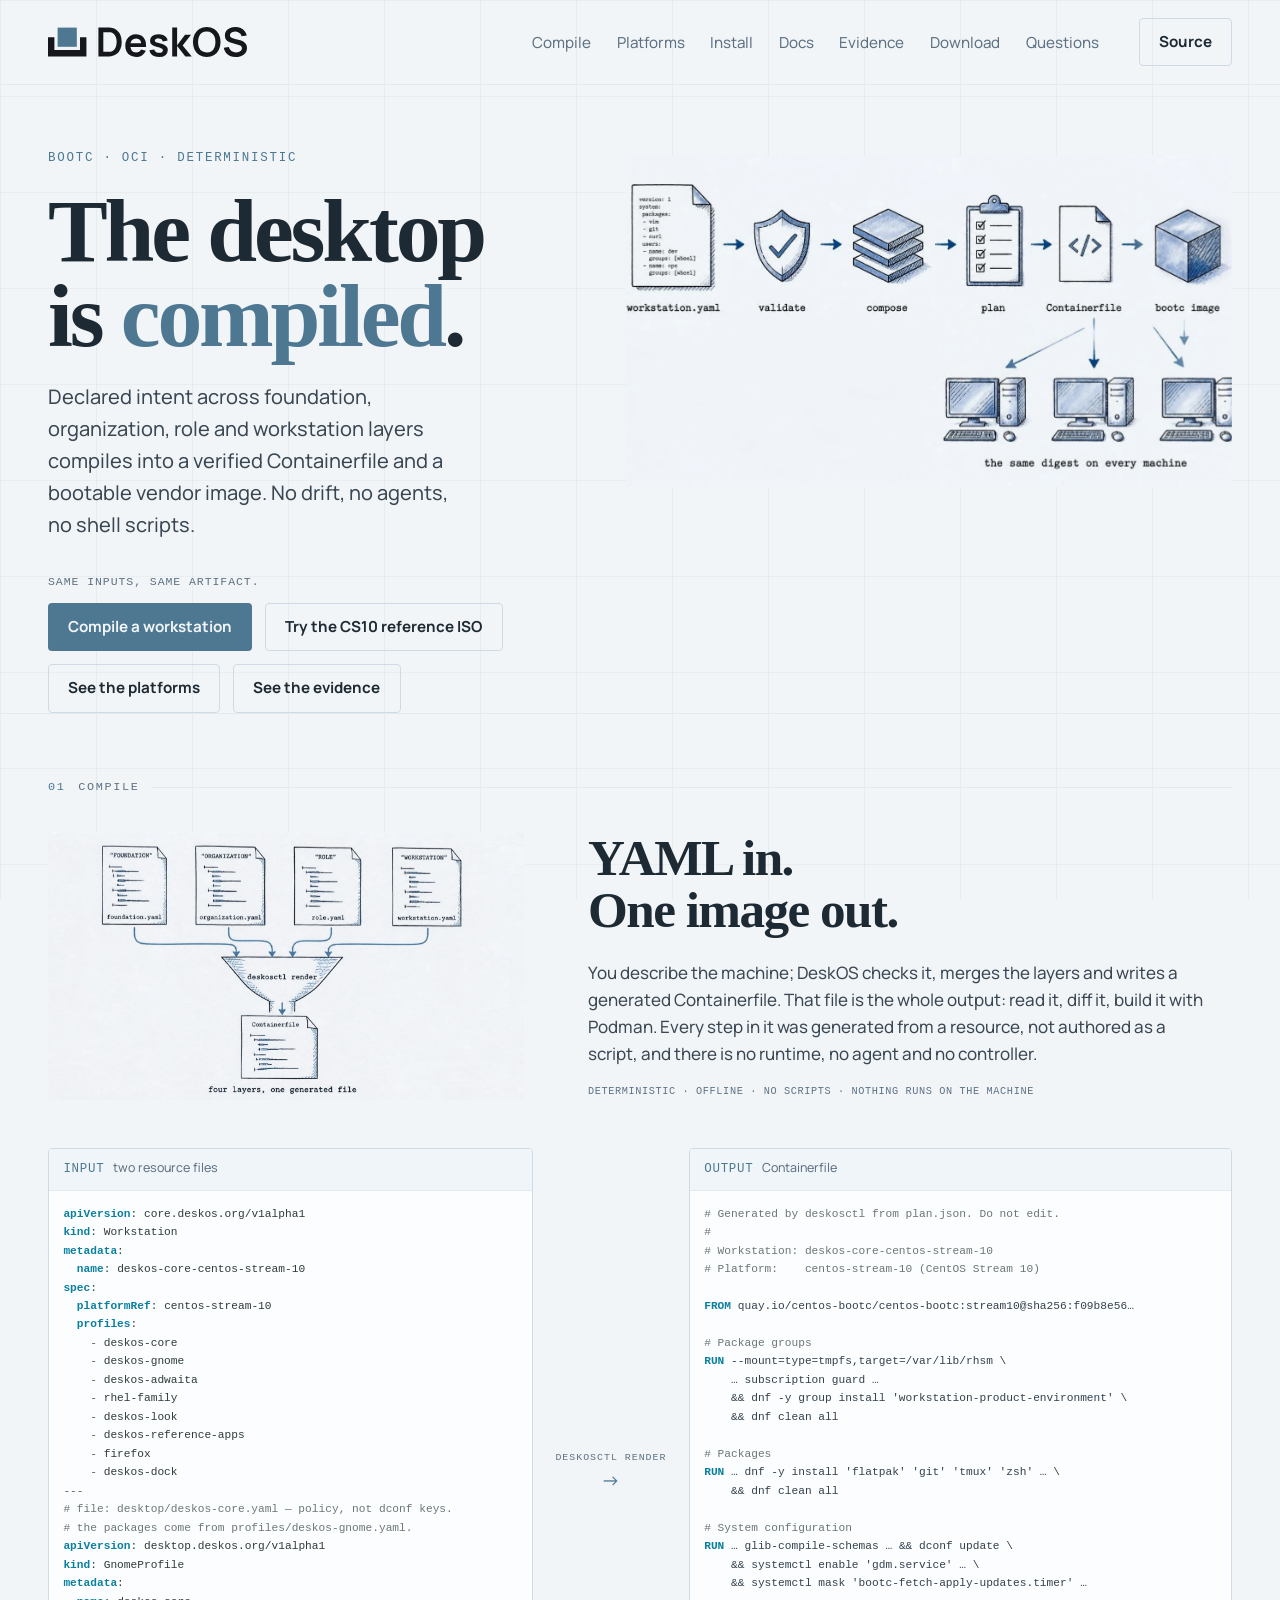
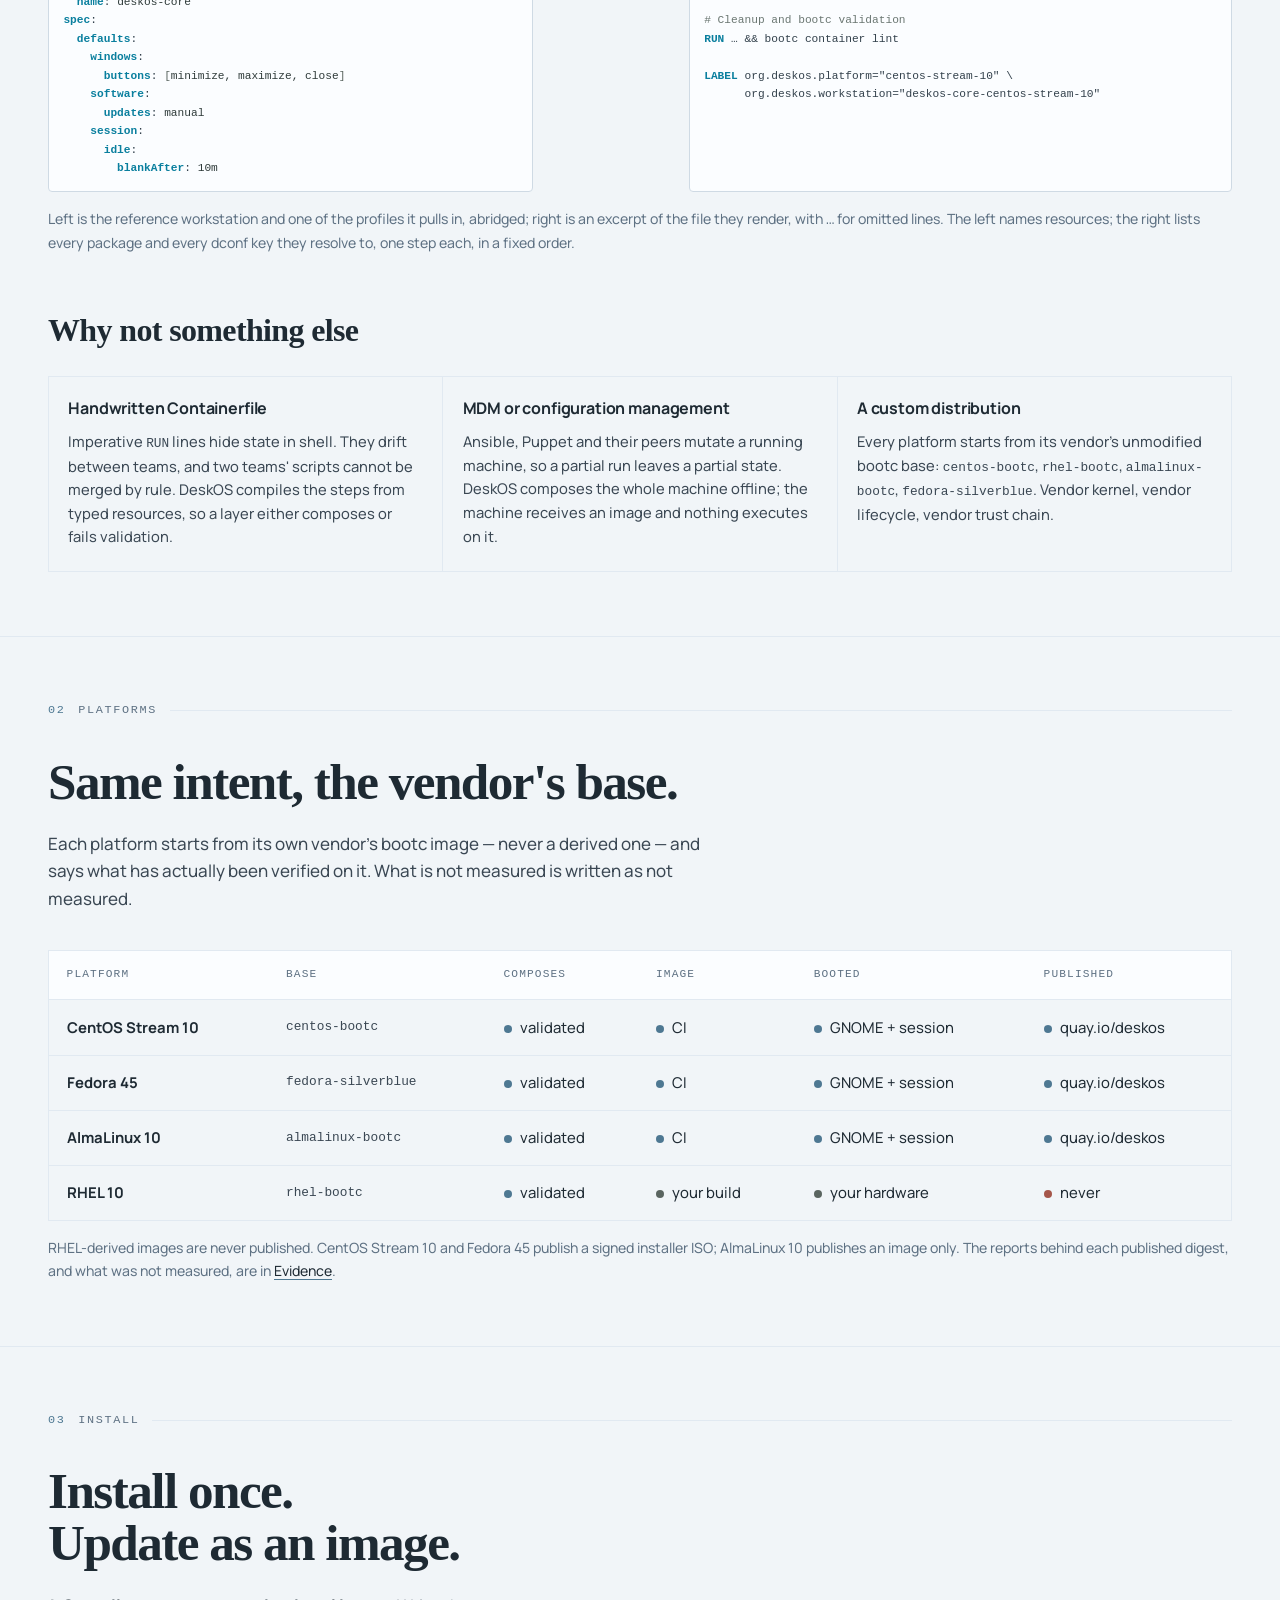
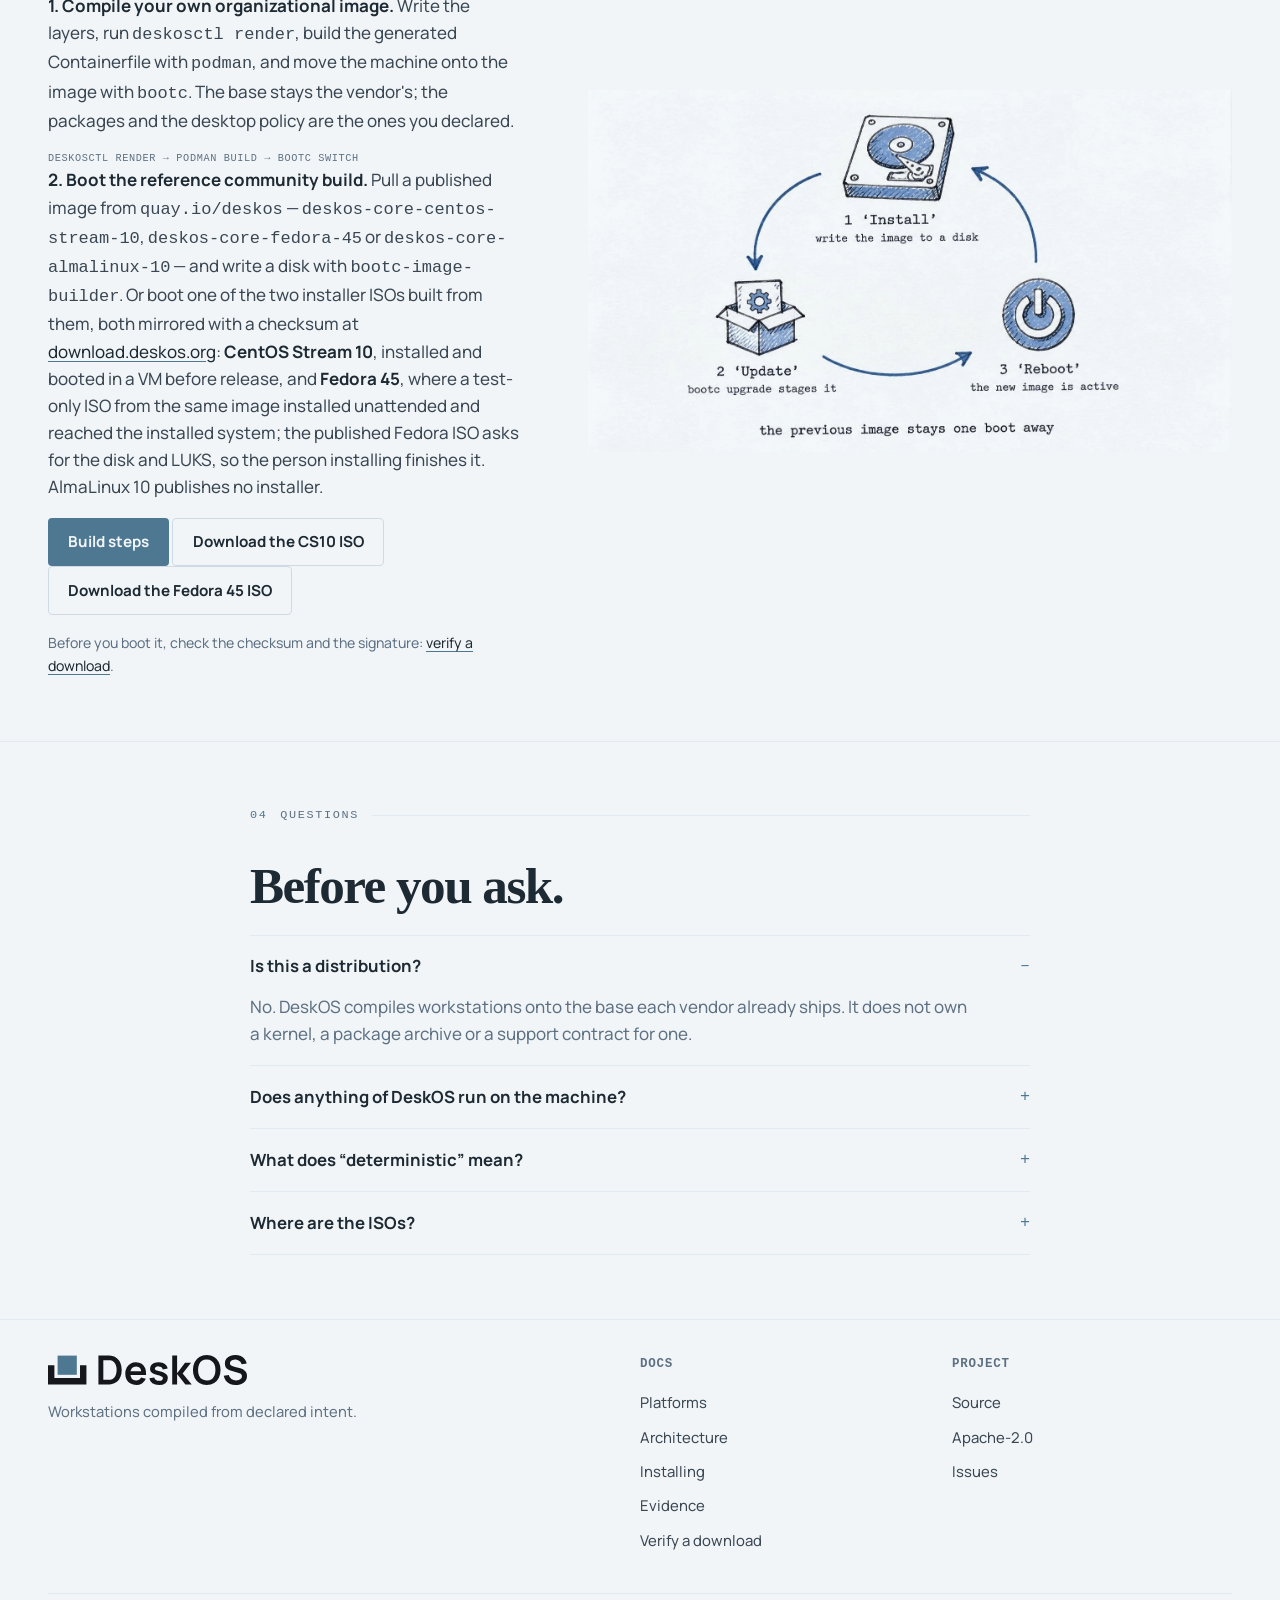
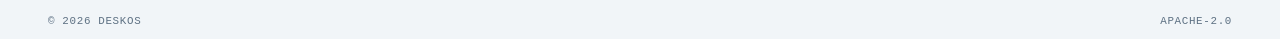
==== commit 7aa50220: "feat(site): highlight the YAML in the palette the docs already use Keys take the cyan of the docs.de" ====
--- a/index.html
+++ b/index.html
@@ -131,22 +131,22 @@
 <span class="c-key">FROM</span> quay.io/centos-bootc/centos-bootc:stream10@sha256:f09b8e56…
 
 <span class="c-dim"># Package groups</span>
-RUN --mount=type=tmpfs,target=/var/lib/rhsm \
+<span class="c-key">RUN</span> --mount=type=tmpfs,target=/var/lib/rhsm \
     … subscription guard …
     &amp;&amp; dnf -y group install 'workstation-product-environment' \
     &amp;&amp; dnf clean all
 
 <span class="c-dim"># Packages</span>
-RUN … dnf -y install 'flatpak' 'git' 'tmux' 'zsh' … \
+<span class="c-key">RUN</span> … dnf -y install 'flatpak' 'git' 'tmux' 'zsh' … \
     &amp;&amp; dnf clean all
 
 <span class="c-dim"># System configuration</span>
-RUN … glib-compile-schemas … &amp;&amp; dconf update \
+<span class="c-key">RUN</span> … glib-compile-schemas … &amp;&amp; dconf update \
     &amp;&amp; systemctl enable 'gdm.service' … \
     &amp;&amp; systemctl mask 'bootc-fetch-apply-updates.timer' …
 
 <span class="c-dim"># Cleanup and bootc validation</span>
-RUN … &amp;&amp; bootc container lint
+<span class="c-key">RUN</span> … &amp;&amp; bootc container lint
 
 <span class="c-key">LABEL</span> org.deskos.platform="centos-stream-10" \
       org.deskos.workstation="deskos-core-centos-stream-10"</code></pre>
--- a/assets/site.css
+++ b/assets/site.css
@@ -242,13 +242,13 @@
   font-family: var(--mono); font-size: .7rem; line-height: 1.65; color: #33414c;
 }
 .code-pane code { font: inherit; }
-.c-key { color: var(--accent); font-weight: 700; }
-/* YAML swatches: structure takes the brand accent, data stays ink, comments
-   stay grey. One accent, as everywhere else on the page. */
-.y-key { color: var(--accent); }
-.y-str { color: #1e2a33; }
-.y-num { color: #1e2a33; }
-.y-punct { color: var(--muted); }
+.c-key { color: #0a7f9e; font-weight: 700; }
+/* YAML swatches, close to the docs.deskos.org code blocks: keys cyan, numbers
+   teal, scalars and punctuation dark, comments grey. */
+.y-key { color: #0a7f9e; font-weight: 600; }
+.y-str { color: #2f3b3a; }
+.y-num { color: #2b8f8d; }
+.y-punct { color: #5a6560; }
 .code-arrow {
   display: flex; flex-direction: column; align-items: center; justify-content: center;
   gap: .35rem; color: var(--muted); text-align: center;
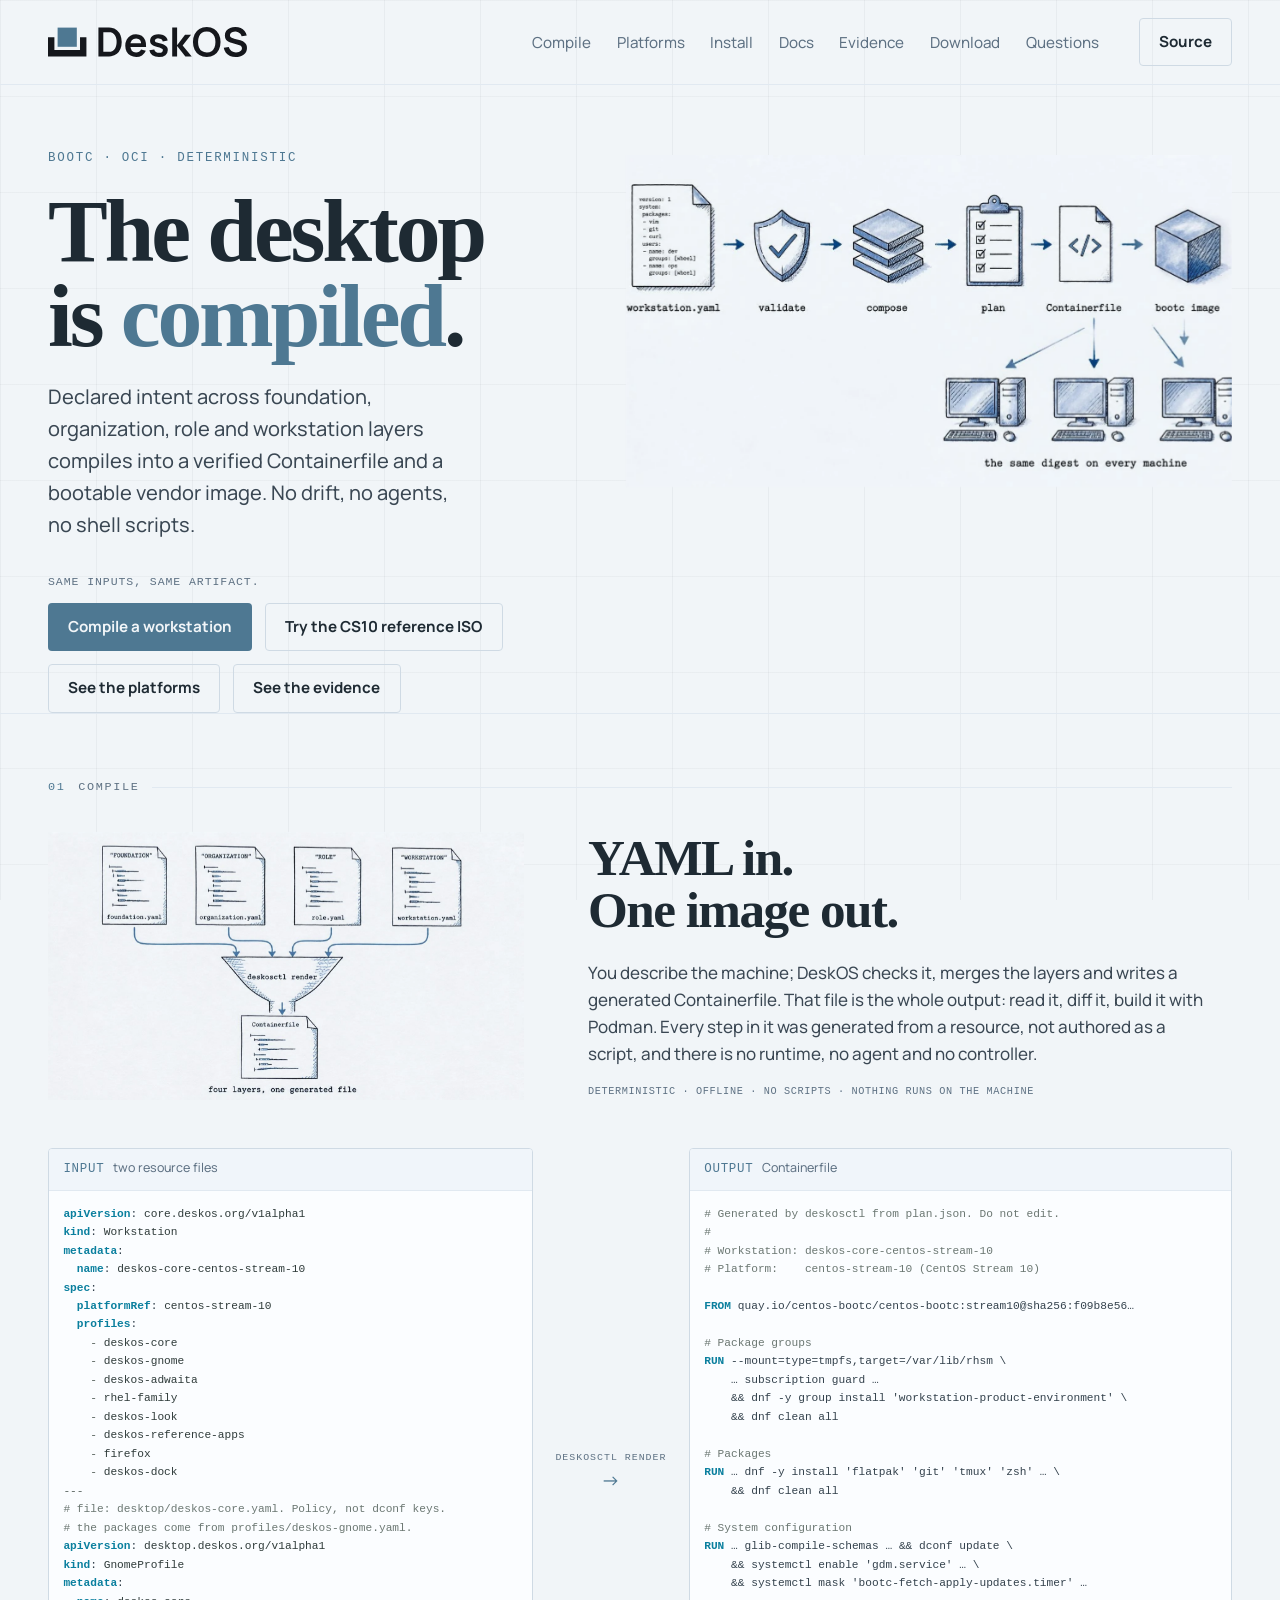
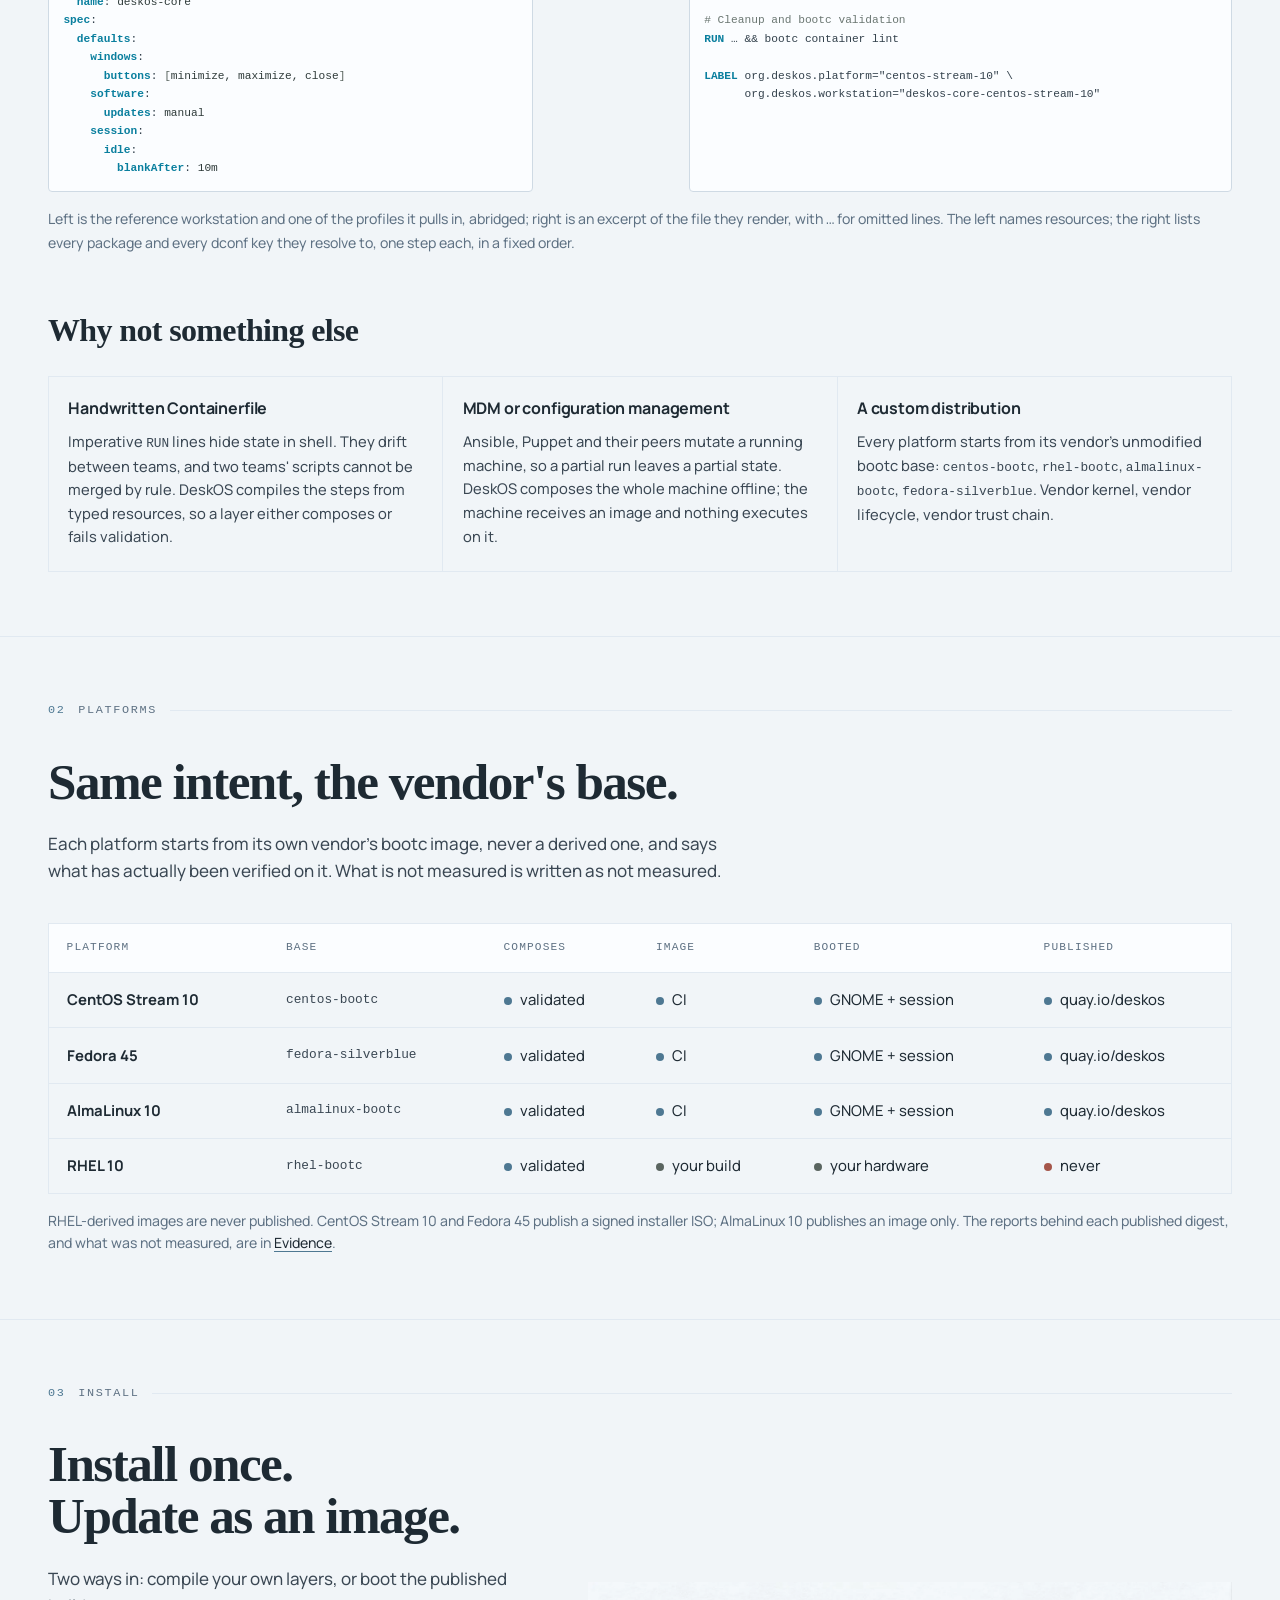
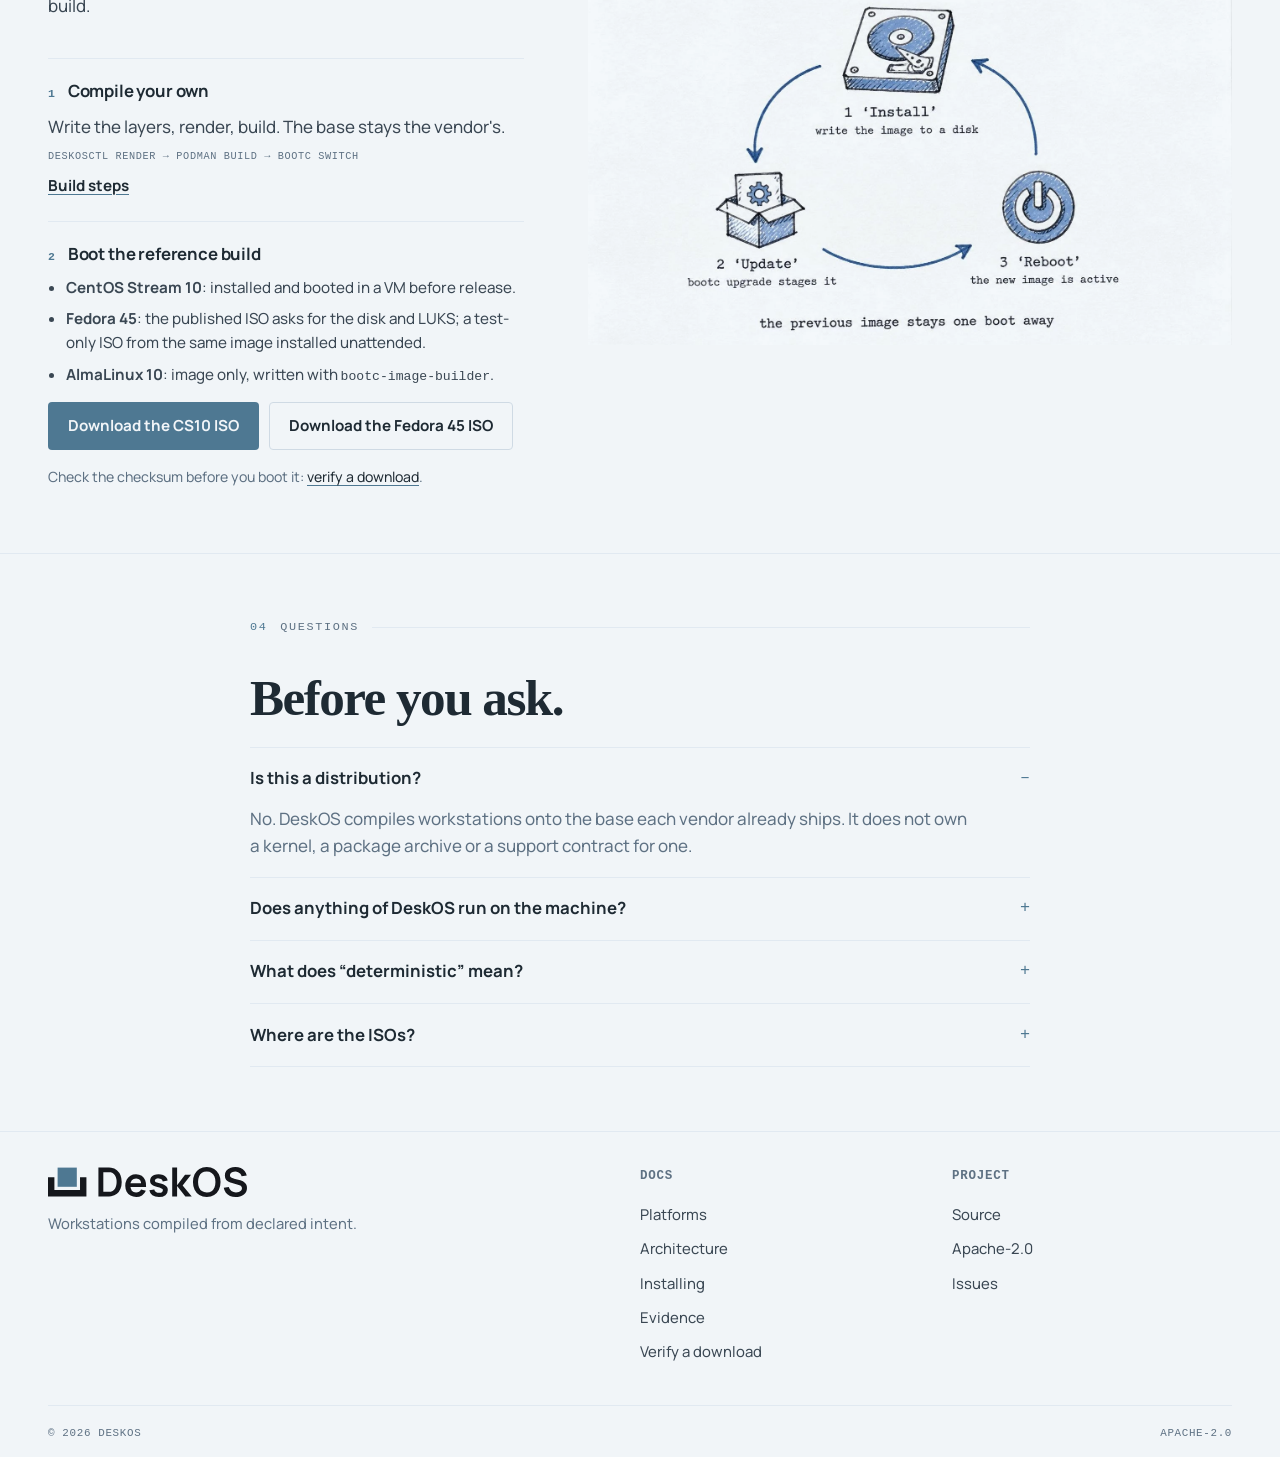
==== commit d5409e7e: "feat(site): split the install section and drop every em dash The install column was two long paragra" ====
--- a/index.html
+++ b/index.html
@@ -3,7 +3,7 @@
 <head>
 <meta charset="utf-8">
 <meta name="viewport" content="width=device-width, initial-scale=1">
-<title>DeskOS — the desktop is compiled</title>
+<title>DeskOS · the desktop is compiled</title>
 <meta name="description" content="DeskOS turns declared intent into a typed plan, a generated Containerfile and one bootable container image pinned by digest.">
 <meta name="theme-color" content="#F1F5F8">
 <link rel="icon" href="assets/favicon.svg" type="image/svg+xml">
@@ -78,7 +78,7 @@
       <figure class="split-figure">
         <picture>
           <source srcset="assets/four-layers.webp" type="image/webp">
-          <img src="assets/four-layers.jpg" width="1536" height="864" alt="Four YAML layers — foundation, organization, role and workstation — converge through deskosctl render into one Containerfile">
+          <img src="assets/four-layers.jpg" width="1536" height="864" alt="Four YAML layers (foundation, organization, role and workstation) converge through deskosctl render into one Containerfile">
         </picture>
       </figure>
     </div>
@@ -102,7 +102,7 @@
     <span class="y-punct">-</span> <span class="y-str">firefox</span>
     <span class="y-punct">-</span> <span class="y-str">deskos-dock</span>
 <span class="y-punct">---</span>
-<span class="c-dim"># file: desktop/deskos-core.yaml — policy, not dconf keys.</span>
+<span class="c-dim"># file: desktop/deskos-core.yaml. Policy, not dconf keys.</span>
 <span class="c-dim"># the packages come from profiles/deskos-gnome.yaml.</span>
 <span class="y-key">apiVersion</span>: <span class="y-str">desktop.deskos.org/v1alpha1</span>
 <span class="y-key">kind</span>: <span class="y-str">GnomeProfile</span>
@@ -188,8 +188,8 @@
   <div class="wrap">
     <p class="label"><span class="num">02</span> Platforms</p>
     <h2 class="h2">Same intent, the vendor's base.</h2>
-    <p class="body section-lede">Each platform starts from its own vendor's bootc image — never a
-      derived one — and says what has actually been verified on it. What is not measured is written
+    <p class="body section-lede">Each platform starts from its own vendor's bootc image, never a
+      derived one, and says what has actually been verified on it. What is not measured is written
       as not measured.</p>
 
     <div class="table-wrap" role="region" aria-label="Platform status" tabindex="0">
@@ -246,30 +246,33 @@
     <div class="split">
       <div class="split-text">
         <h2 class="h2">Install once.<br>Update as an image.</h2>
-        <p class="body"><strong>1. Compile your own organizational image.</strong>
-          Write the layers, run <code>deskosctl render</code>, build the generated
-          Containerfile with <code>podman</code>, and move the machine onto the
-          image with <code>bootc</code>. The base stays the vendor's; the packages
-          and the desktop policy are the ones you declared.</p>
-        <p class="light-note mono">deskosctl render → podman build → bootc switch</p>
-        <p class="body"><strong>2. Boot the reference community build.</strong>
-          Pull a published image from <code>quay.io/deskos</code> —
-          <code>deskos-core-centos-stream-10</code>,
-          <code>deskos-core-fedora-45</code> or
-          <code>deskos-core-almalinux-10</code> — and write a disk with
-          <code>bootc-image-builder</code>. Or boot one of the two installer ISOs
-          built from them, both mirrored with a checksum at
-          <a href="https://download.deskos.org/">download.deskos.org</a>:
-          <strong>CentOS Stream 10</strong>, installed and booted in a VM before
-          release, and <strong>Fedora 45</strong>, where a test-only ISO from the
-          same image installed unattended and reached the installed system; the
-          published Fedora ISO asks for the disk and LUKS, so the person
-          installing finishes it. AlmaLinux 10 publishes no installer.</p>
-        <p><a class="btn btn-solid" href="https://docs.deskos.org/install#option-2-build-your-own-then-install-it">Build steps</a>
-          <a class="btn btn-ghost" href="https://download.deskos.org/">Download the CS10 ISO</a>
-          <a class="btn btn-ghost" href="https://download.deskos.org/#fedora-45">Download the Fedora 45 ISO</a></p>
-        <p class="table-note">Before you boot it, check the checksum and the
-          signature: <a href="verify/">verify a download</a>.</p>
+        <p class="body section-lede">Two ways in: compile your own layers, or boot
+          the published build.</p>
+
+        <div class="path">
+          <h3 class="path-title"><span class="path-num">1</span> Compile your own</h3>
+          <p class="body">Write the layers, render, build. The base stays the vendor's.</p>
+          <p class="light-note mono">deskosctl render → podman build → bootc switch</p>
+          <p class="path-link"><a href="https://docs.deskos.org/install#option-2-build-your-own-then-install-it">Build steps</a></p>
+        </div>
+
+        <div class="path">
+          <h3 class="path-title"><span class="path-num">2</span> Boot the reference build</h3>
+          <ul class="path-list">
+            <li><strong>CentOS Stream 10</strong>: installed and booted in a VM before release.</li>
+            <li><strong>Fedora 45</strong>: the published ISO asks for the disk and LUKS; a
+              test-only ISO from the same image installed unattended.</li>
+            <li><strong>AlmaLinux 10</strong>: image only, written with
+              <code>bootc-image-builder</code>.</li>
+          </ul>
+          <p class="path-actions">
+            <a class="btn btn-solid" href="https://download.deskos.org/">Download the CS10 ISO</a>
+            <a class="btn btn-ghost" href="https://download.deskos.org/#fedora-45">Download the Fedora 45 ISO</a>
+          </p>
+        </div>
+
+        <p class="table-note">Check the checksum before you boot it:
+          <a href="verify/">verify a download</a>.</p>
       </div>
       <figure class="split-figure">
         <picture>
@@ -298,7 +301,7 @@
     <details>
       <summary>What does “deterministic” mean?</summary>
       <p>Same resources, same plan and same Containerfile. The image build is not bit-for-bit
-        reproducible yet, because external repositories move — and the docs say so.</p>
+        reproducible yet, because external repositories move, and the docs say so.</p>
     </details>
     <details>
       <summary>Where are the ISOs?</summary>
--- a/assets/site.css
+++ b/assets/site.css
@@ -256,6 +256,21 @@
 .code-arrow .mono { font-size: .62rem; letter-spacing: .1em; text-transform: uppercase; }
 .code-arrow::after { content: "→"; font-size: 1.2rem; color: var(--accent); line-height: 1; }
 
+/* Install: two paths, short lines. */
+.path { border-top: 1px solid var(--line-soft); padding-top: 1.2rem; margin-top: 1.4rem; }
+.path-title { font-size: 1.05rem; margin: 0 0 .5rem; letter-spacing: -.01em; }
+.path-num {
+  color: var(--accent); font-family: var(--mono); font-size: .72rem;
+  letter-spacing: .1em; margin-right: .55rem;
+}
+.path .body { margin-bottom: .5rem; }
+.path .light-note { margin: .2rem 0 .6rem; }
+.path-list { margin: 0 0 .9rem; padding-left: 1.1rem; color: #3a4753; font-size: .95rem; }
+.path-list li { margin: 0 0 .45rem; }
+.path-list code { font-size: .82rem; }
+.path-actions { display: flex; flex-wrap: wrap; gap: .6rem; margin: 0; }
+.path-link { margin: 0; font-size: .95rem; font-weight: 700; }
+
 /* Why not something else */
 .why-title {
   font-family: "Iowan Old Style", "Palatino Linotype", Palatino, Georgia, serif;
